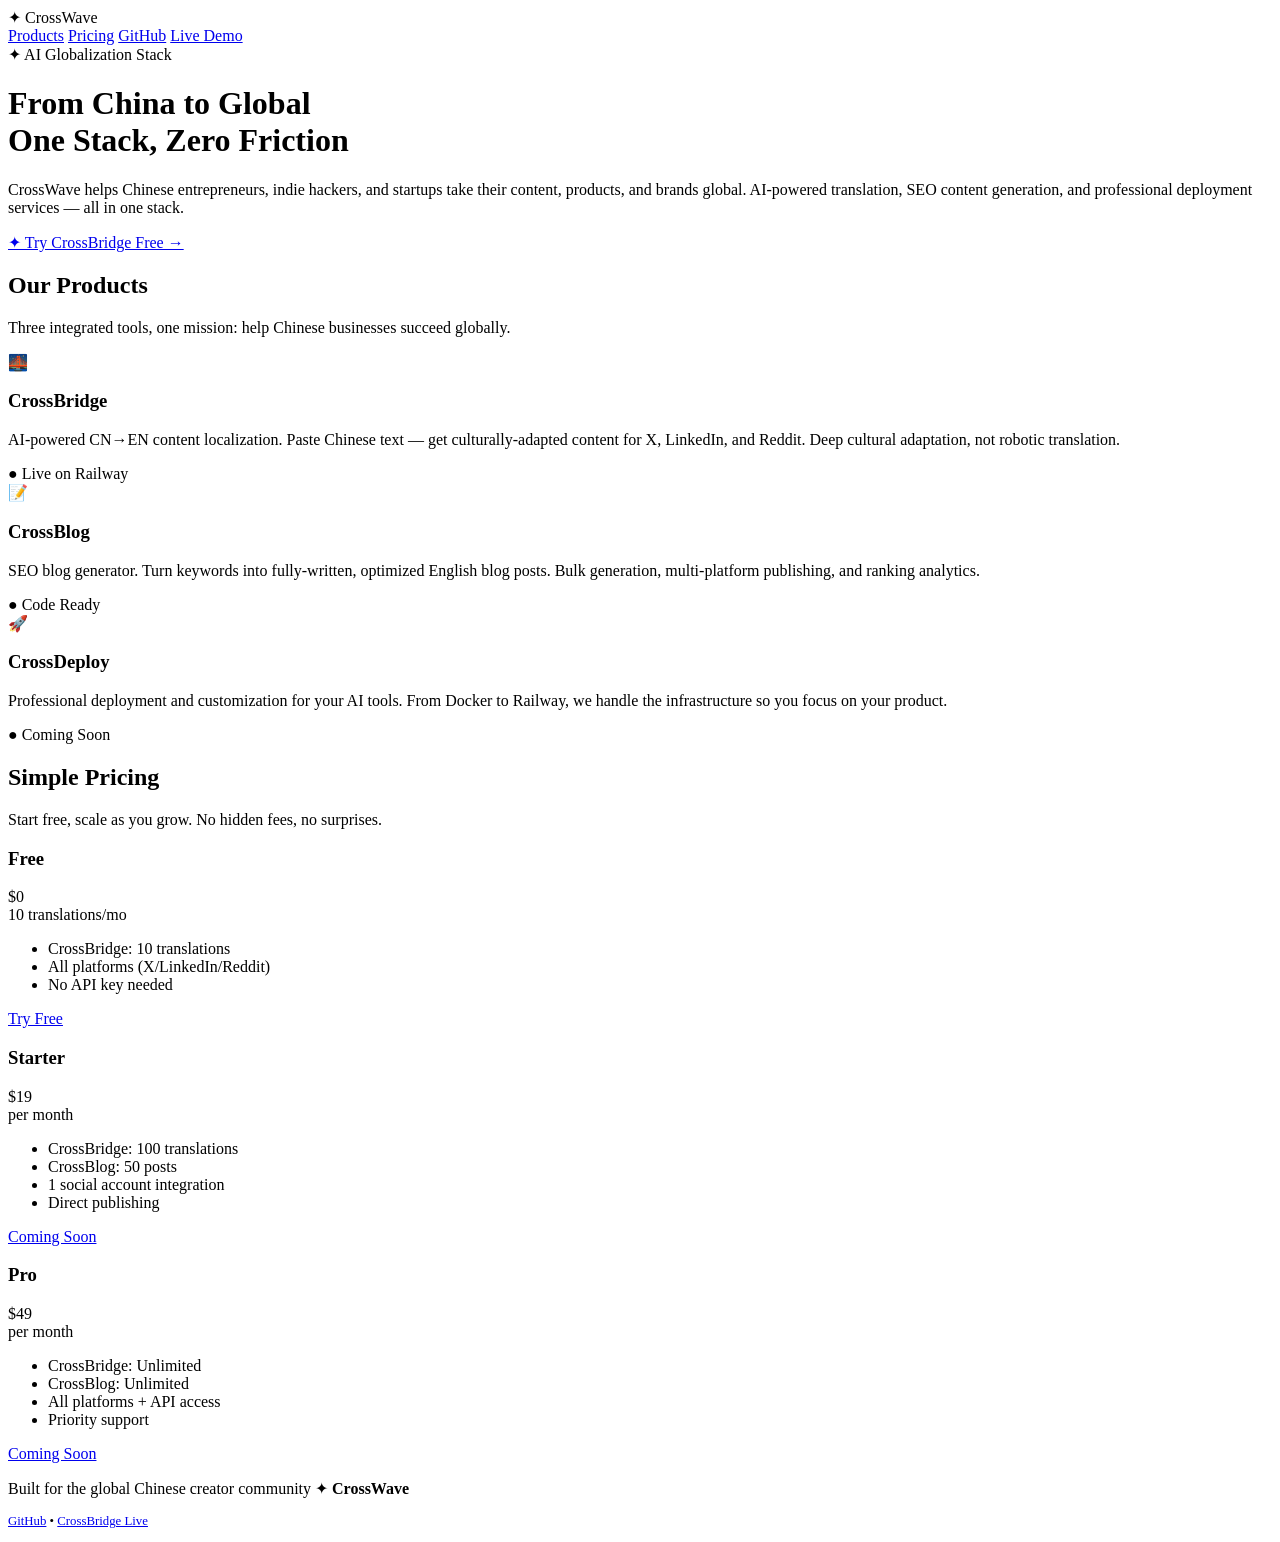
==== app/static/crosswave/index.html @ 3f160c1d "feat: add /crosswave landing page to Content Bridge" ====
<!DOCTYPE html>
<html lang="en">
<head>
  <meta charset="UTF-8">
  <meta name="viewport" content="width=device-width, initial-scale=1.0">
  <title>CrossWave — AI Globalization Stack</title>
  <meta name="description" content="CrossWave helps Chinese entrepreneurs go global with AI-powered content translation, SEO blog generation, and deployment services.">
  <link rel="stylesheet" href="/static/crosswave/style.css">
</head>
<body>
  <nav>
    <div class="logo"><span>✦</span> CrossWave</div>
    <div class="nav-links">
      <a href="#products">Products</a>
      <a href="#pricing">Pricing</a>
      <a href="https://github.com/guish7423" target="_blank">GitHub</a>
      <a href="https://ai-content-bridge-production.up.railway.app" target="_blank">Live Demo</a>
    </div>
  </nav>

  <div class="hero">
    <div class="hero-badge">✦ AI Globalization Stack</div>
    <h1>
      From <span class="gradient">China to Global</span><br>
      One Stack, Zero Friction
    </h1>
    <p>CrossWave helps Chinese entrepreneurs, indie hackers, and startups take their content, products, and brands global. AI-powered translation, SEO content generation, and professional deployment services — all in one stack.</p>
    <a href="https://ai-content-bridge-production.up.railway.app" class="hero-cta">✦ Try CrossBridge Free →</a>
  </div>

  <!-- ── Products ─────────────────────────────────────────────────────── -->
  <div class="section" id="products">
    <h2 class="section-title">Our Products</h2>
    <p class="section-subtitle">Three integrated tools, one mission: help Chinese businesses succeed globally.</p>
    <div class="products-grid">

      <div class="product-card">
        <div class="product-icon">🌉</div>
        <h3>CrossBridge</h3>
        <p>AI-powered CN→EN content localization. Paste Chinese text — get culturally-adapted content for X, LinkedIn, and Reddit. Deep cultural adaptation, not robotic translation.</p>
        <span class="product-badge badge-live">● Live on Railway</span>
      </div>

      <div class="product-card">
        <div class="product-icon">📝</div>
        <h3>CrossBlog</h3>
        <p>SEO blog generator. Turn keywords into fully-written, optimized English blog posts. Bulk generation, multi-platform publishing, and ranking analytics.</p>
        <span class="product-badge badge-ready">● Code Ready</span>
      </div>

      <div class="product-card">
        <div class="product-icon">🚀</div>
        <h3>CrossDeploy</h3>
        <p>Professional deployment and customization for your AI tools. From Docker to Railway, we handle the infrastructure so you focus on your product.</p>
        <span class="product-badge badge-soon">● Coming Soon</span>
      </div>

    </div>
  </div>

  <!-- ── Pricing ──────────────────────────────────────────────────────── -->
  <div class="section" id="pricing">
    <h2 class="section-title">Simple Pricing</h2>
    <p class="section-subtitle">Start free, scale as you grow. No hidden fees, no surprises.</p>
    <div class="pricing-grid">

      <div class="pricing-card">
        <h3>Free</h3>
        <div class="price">$0</div>
        <div class="period">10 translations/mo</div>
        <ul>
          <li>CrossBridge: 10 translations</li>
          <li>All platforms (X/LinkedIn/Reddit)</li>
          <li>No API key needed</li>
        </ul>
        <a href="https://ai-content-bridge-production.up.railway.app" class="pricing-cta outline">Try Free</a>
      </div>

      <div class="pricing-card featured">
        <h3>Starter</h3>
        <div class="price">$19</div>
        <div class="period">per month</div>
        <ul>
          <li>CrossBridge: 100 translations</li>
          <li>CrossBlog: 50 posts</li>
          <li>1 social account integration</li>
          <li>Direct publishing</li>
        </ul>
        <a href="https://ai-content-bridge-production.up.railway.app/pricing" class="pricing-cta">Coming Soon</a>
      </div>

      <div class="pricing-card">
        <h3>Pro</h3>
        <div class="price">$49</div>
        <div class="period">per month</div>
        <ul>
          <li>CrossBridge: Unlimited</li>
          <li>CrossBlog: Unlimited</li>
          <li>All platforms + API access</li>
          <li>Priority support</li>
        </ul>
        <a href="https://ai-content-bridge-production.up.railway.app/pricing" class="pricing-cta outline">Coming Soon</a>
      </div>

    </div>
  </div>

  <footer>
    <p>Built for the global Chinese creator community ✦ <strong>CrossWave</strong></p>
    <p style="margin-top:8px; font-size:0.8rem">
      <a href="https://github.com/guish7423">GitHub</a> •
      <a href="https://ai-content-bridge-production.up.railway.app">CrossBridge Live</a>
    </p>
  </footer>
</body>
</html>
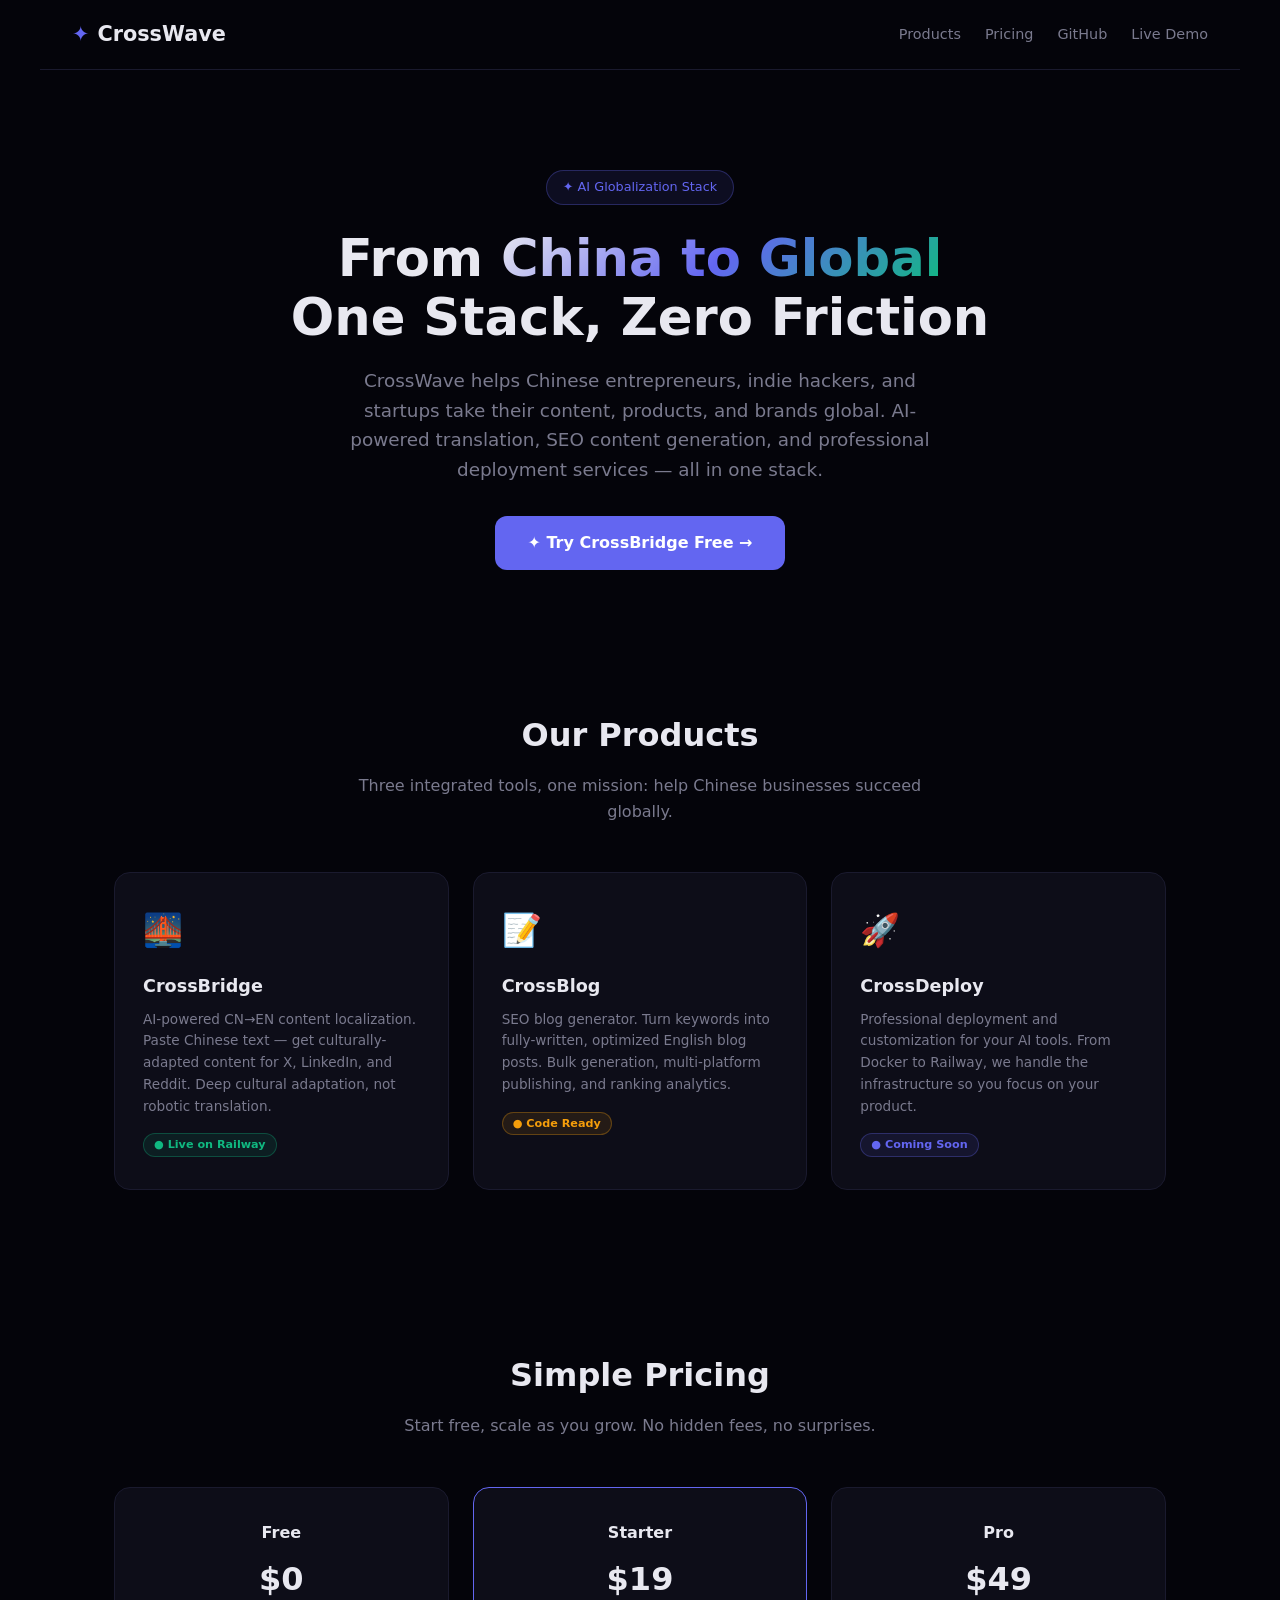
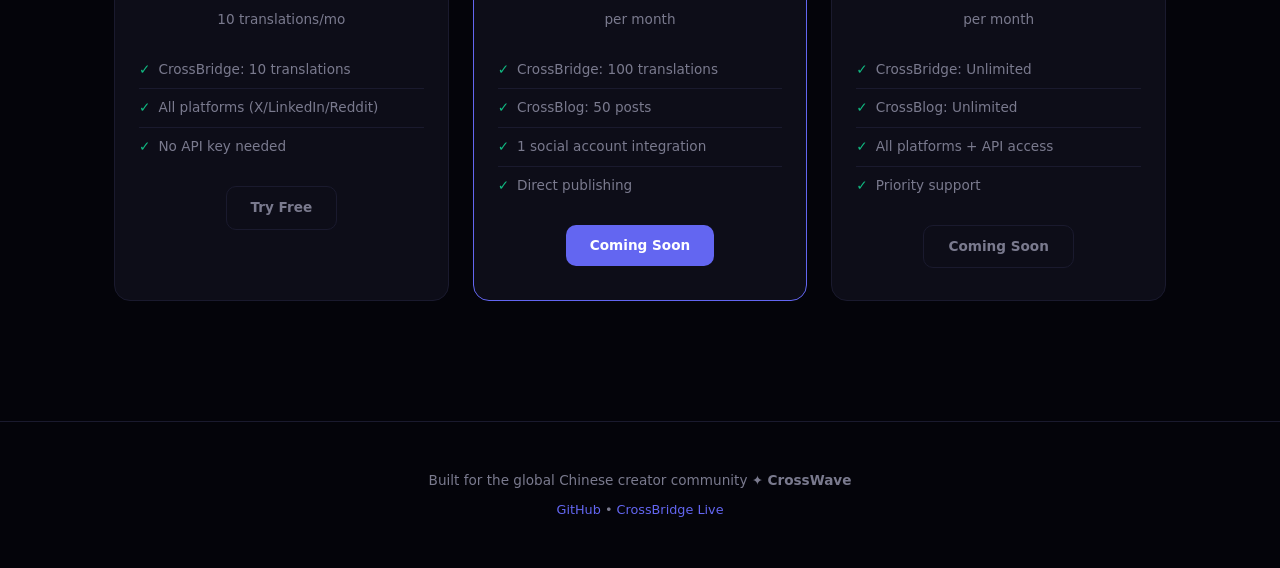
==== commit 0ab03b1d: "fix: embed CSS inline for crosswave page (no static files needed)" ====
--- a/app/static/crosswave/index.html
+++ b/app/static/crosswave/index.html
@@ -5,7 +5,10 @@
   <meta name="viewport" content="width=device-width, initial-scale=1.0">
   <title>CrossWave — AI Globalization Stack</title>
   <meta name="description" content="CrossWave helps Chinese entrepreneurs go global with AI-powered content translation, SEO blog generation, and deployment services.">
-  <link rel="stylesheet" href="/static/crosswave/style.css">
+  <style>
+/* ── CrossWave — AI Globalization Stack ──────────────────────────────── */
+:root{--bg:#04040a;--surface:#0d0d18;--border:#1a1a2e;--text:#e8e8f0;--text-dim:#7a7a8e;--accent:#6366f1;--accent-hover:#818cf8;--green:#10b981;--orange:#f59e0b;--font:-apple-system,BlinkMacSystemFont,'Segoe UI',system-ui,sans-serif}*{margin:0;padding:0;box-sizing:border-box}body{font-family:var(--font);background:var(--bg);color:var(--text);line-height:1.6;min-height:100vh}nav{display:flex;align-items:center;justify-content:space-between;padding:18px 32px;border-bottom:1px solid var(--border);max-width:1200px;margin:0 auto}.logo{font-weight:800;font-size:1.3rem;display:flex;align-items:center;gap:8px}.logo span{color:var(--accent)}.nav-links{display:flex;gap:24px;align-items:center}.nav-links a{color:var(--text-dim);text-decoration:none;font-size:.9rem;transition:color .2s}.nav-links a:hover{color:var(--text)}.hero{text-align:center;padding:100px 24px 60px;max-width:800px;margin:0 auto}.hero h1{font-size:3.2rem;font-weight:800;line-height:1.15;margin-bottom:20px}.hero .gradient{background:linear-gradient(135deg,#e8e8f0,#6366f1,#10b981);-webkit-background-clip:text;-webkit-text-fill-color:transparent;background-clip:text}.hero p{font-size:1.15rem;color:var(--text-dim);max-width:600px;margin:0 auto 32px}.hero-badge{display:inline-block;padding:6px 16px;background:rgba(99,102,241,.1);border:1px solid rgba(99,102,241,.3);border-radius:9999px;color:var(--accent);font-size:.8rem;margin-bottom:24px}.hero-cta{display:inline-flex;align-items:center;gap:8px;padding:14px 32px;background:var(--accent);color:#fff;border-radius:12px;font-size:1rem;font-weight:600;text-decoration:none;transition:all .2s}.hero-cta:hover{background:var(--accent-hover);transform:translateY(-1px)}.section{padding:80px 24px;max-width:1100px;margin:0 auto}.section-title{text-align:center;font-size:2rem;font-weight:700;margin-bottom:12px}.section-subtitle{text-align:center;color:var(--text-dim);font-size:1rem;margin-bottom:48px;max-width:600px;margin-left:auto;margin-right:auto}.products-grid{display:grid;grid-template-columns:repeat(3,1fr);gap:24px}.product-card{background:var(--surface);border:1px solid var(--border);border-radius:16px;padding:32px 28px;transition:border-color .2s,transform .2s}.product-card:hover{border-color:var(--accent);transform:translateY(-2px)}.product-icon{font-size:2rem;margin-bottom:16px}.product-card h3{font-size:1.1rem;font-weight:600;margin-bottom:8px}.product-card p{font-size:.85rem;color:var(--text-dim);line-height:1.6}.product-badge{display:inline-block;padding:2px 10px;border-radius:9999px;font-size:.7rem;font-weight:600;margin-top:16px}.badge-live{background:rgba(16,185,129,.1);color:var(--green);border:1px solid rgba(16,185,129,.3)}.badge-ready{background:rgba(245,158,11,.1);color:var(--orange);border:1px solid rgba(245,158,11,.3)}.badge-soon{background:rgba(99,102,241,.1);color:var(--accent);border:1px solid rgba(99,102,241,.3)}.pricing-grid{display:grid;grid-template-columns:repeat(3,1fr);gap:24px}.pricing-card{background:var(--surface);border:1px solid var(--border);border-radius:16px;padding:32px 24px;text-align:center;transition:border-color .2s}.pricing-card:hover{border-color:var(--accent)}.pricing-card.featured{border-color:var(--accent)}.pricing-card h3{font-size:1rem;font-weight:600;margin-bottom:8px}.pricing-card .price{font-size:2rem;font-weight:800;margin-bottom:4px}.pricing-card .period{font-size:.85rem;color:var(--text-dim);margin-bottom:20px}.pricing-card ul{list-style:none;text-align:left}.pricing-card ul li{padding:8px 0;font-size:.85rem;color:var(--text-dim);display:flex;align-items:center;gap:8px;border-bottom:1px solid var(--border)}.pricing-card ul li:last-child{border-bottom:none}.pricing-card ul li::before{content:'\2713';color:var(--green);font-weight:700}.pricing-cta{display:inline-block;margin-top:20px;padding:10px 24px;border-radius:10px;background:var(--accent);color:#fff;text-decoration:none;font-size:.85rem;font-weight:600;transition:background .2s}.pricing-cta:hover{background:var(--accent-hover)}.pricing-cta.outline{background:transparent;border:1px solid var(--border);color:var(--text-dim)}.pricing-cta.outline:hover{border-color:var(--accent);color:var(--text)}footer{text-align:center;padding:48px 24px;color:var(--text-dim);font-size:.85rem;border-top:1px solid var(--border);margin-top:40px}footer a{color:var(--accent);text-decoration:none}@media(max-width:768px){.hero h1{font-size:2rem}.products-grid,.pricing-grid{grid-template-columns:1fr}.section{padding:48px 16px}}
+  </style>
 </head>
 <body>
   <nav>
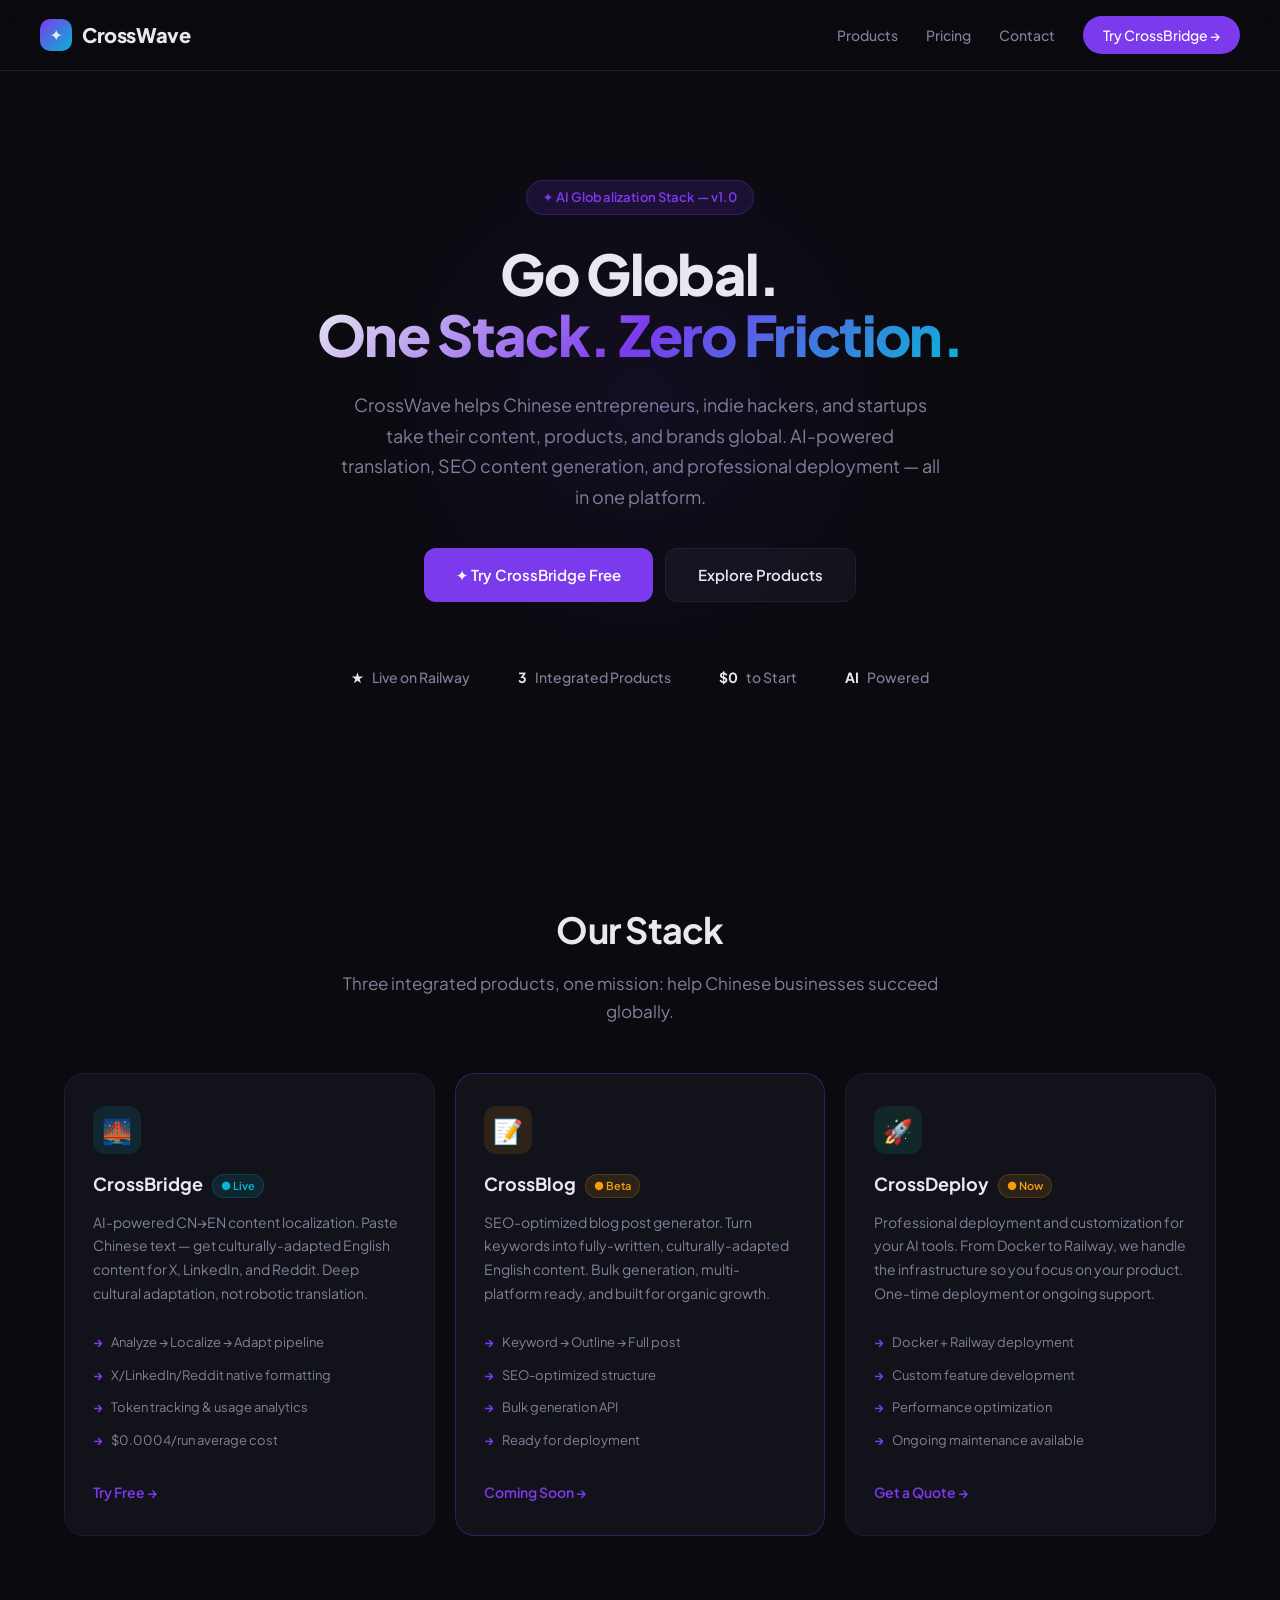
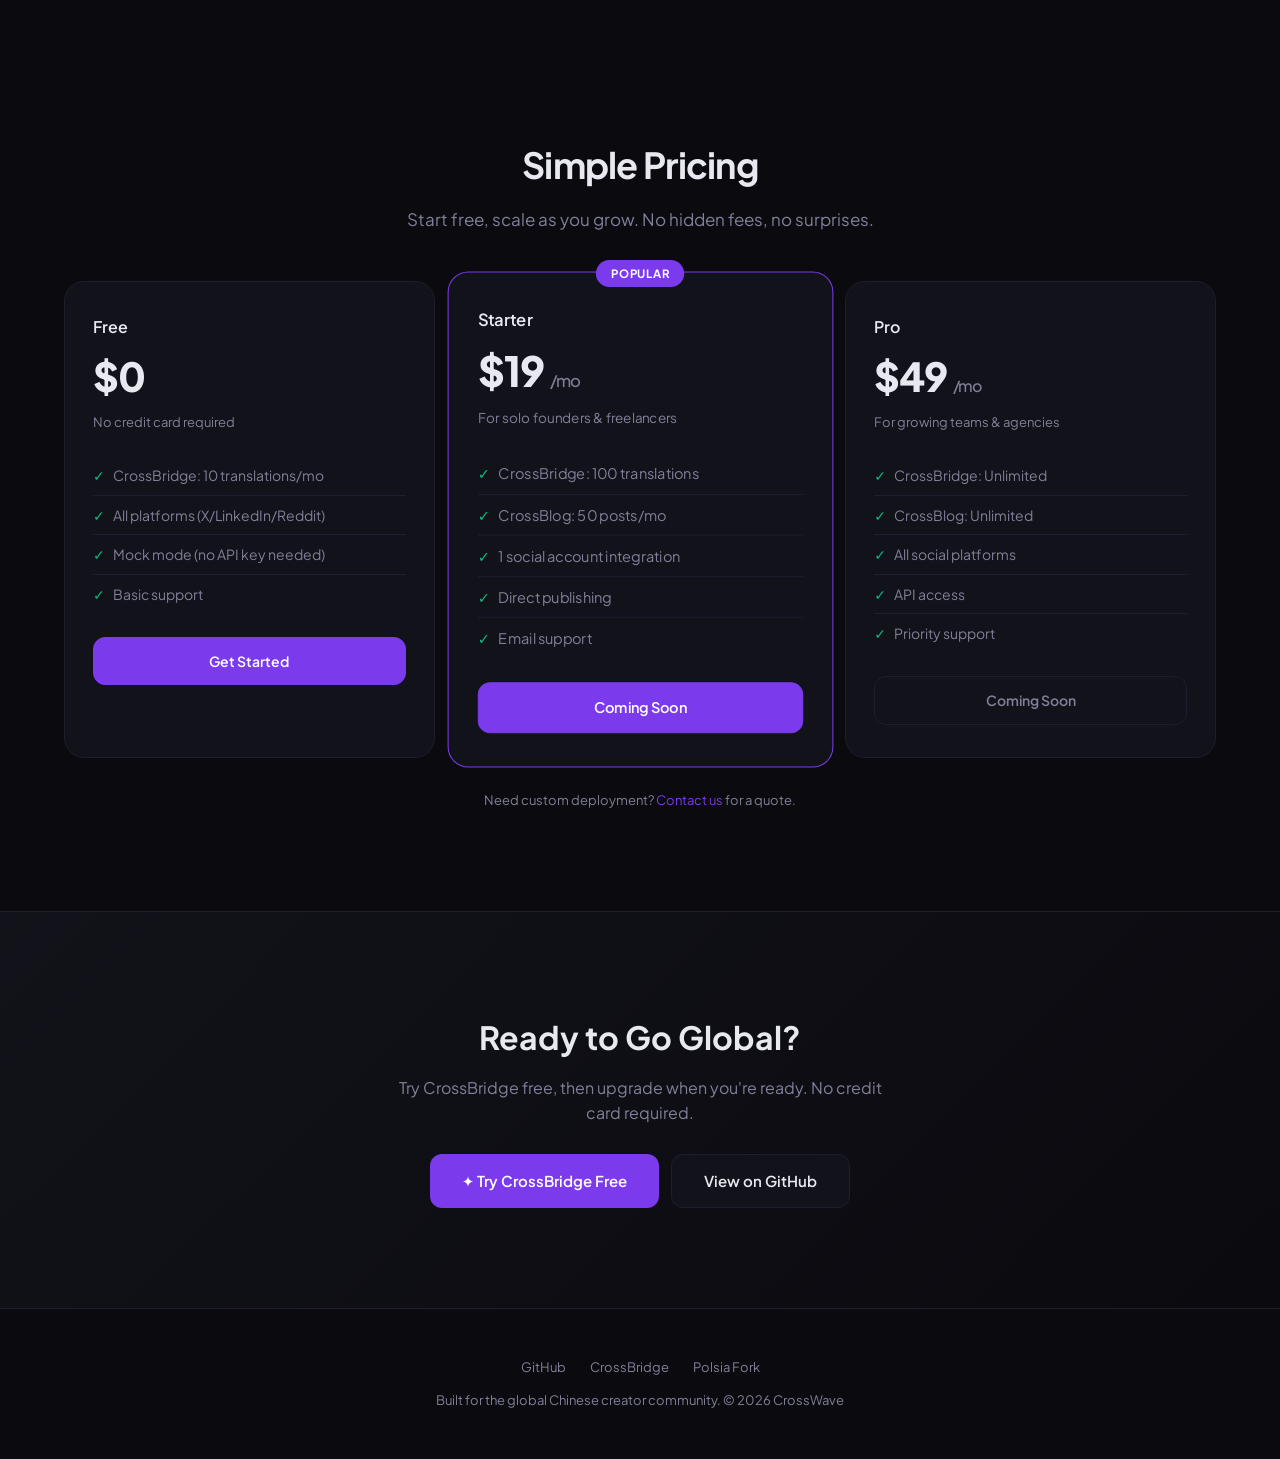
==== commit 33c7bf1a: "feat: update CrossWave landing page (integrated products)" ====
--- a/app/static/crosswave/index.html
+++ b/app/static/crosswave/index.html
@@ -3,117 +3,397 @@
 <head>
   <meta charset="UTF-8">
   <meta name="viewport" content="width=device-width, initial-scale=1.0">
-  <title>CrossWave — AI Globalization Stack</title>
-  <meta name="description" content="CrossWave helps Chinese entrepreneurs go global with AI-powered content translation, SEO blog generation, and deployment services.">
+  <title>CrossWave — Go Global, One Stack</title>
+  <meta name="description" content="CrossWave helps Chinese entrepreneurs, indie hackers, and startups go global with AI-powered content translation, SEO blog generation, and professional deployment services.">
+  <link rel="preconnect" href="https://fonts.googleapis.com">
+  <link href="https://fonts.googleapis.com/css2?family=Plus+Jakarta+Sans:wght@400;500;600;700;800&display=swap" rel="stylesheet">
   <style>
-/* ── CrossWave — AI Globalization Stack ──────────────────────────────── */
-:root{--bg:#04040a;--surface:#0d0d18;--border:#1a1a2e;--text:#e8e8f0;--text-dim:#7a7a8e;--accent:#6366f1;--accent-hover:#818cf8;--green:#10b981;--orange:#f59e0b;--font:-apple-system,BlinkMacSystemFont,'Segoe UI',system-ui,sans-serif}*{margin:0;padding:0;box-sizing:border-box}body{font-family:var(--font);background:var(--bg);color:var(--text);line-height:1.6;min-height:100vh}nav{display:flex;align-items:center;justify-content:space-between;padding:18px 32px;border-bottom:1px solid var(--border);max-width:1200px;margin:0 auto}.logo{font-weight:800;font-size:1.3rem;display:flex;align-items:center;gap:8px}.logo span{color:var(--accent)}.nav-links{display:flex;gap:24px;align-items:center}.nav-links a{color:var(--text-dim);text-decoration:none;font-size:.9rem;transition:color .2s}.nav-links a:hover{color:var(--text)}.hero{text-align:center;padding:100px 24px 60px;max-width:800px;margin:0 auto}.hero h1{font-size:3.2rem;font-weight:800;line-height:1.15;margin-bottom:20px}.hero .gradient{background:linear-gradient(135deg,#e8e8f0,#6366f1,#10b981);-webkit-background-clip:text;-webkit-text-fill-color:transparent;background-clip:text}.hero p{font-size:1.15rem;color:var(--text-dim);max-width:600px;margin:0 auto 32px}.hero-badge{display:inline-block;padding:6px 16px;background:rgba(99,102,241,.1);border:1px solid rgba(99,102,241,.3);border-radius:9999px;color:var(--accent);font-size:.8rem;margin-bottom:24px}.hero-cta{display:inline-flex;align-items:center;gap:8px;padding:14px 32px;background:var(--accent);color:#fff;border-radius:12px;font-size:1rem;font-weight:600;text-decoration:none;transition:all .2s}.hero-cta:hover{background:var(--accent-hover);transform:translateY(-1px)}.section{padding:80px 24px;max-width:1100px;margin:0 auto}.section-title{text-align:center;font-size:2rem;font-weight:700;margin-bottom:12px}.section-subtitle{text-align:center;color:var(--text-dim);font-size:1rem;margin-bottom:48px;max-width:600px;margin-left:auto;margin-right:auto}.products-grid{display:grid;grid-template-columns:repeat(3,1fr);gap:24px}.product-card{background:var(--surface);border:1px solid var(--border);border-radius:16px;padding:32px 28px;transition:border-color .2s,transform .2s}.product-card:hover{border-color:var(--accent);transform:translateY(-2px)}.product-icon{font-size:2rem;margin-bottom:16px}.product-card h3{font-size:1.1rem;font-weight:600;margin-bottom:8px}.product-card p{font-size:.85rem;color:var(--text-dim);line-height:1.6}.product-badge{display:inline-block;padding:2px 10px;border-radius:9999px;font-size:.7rem;font-weight:600;margin-top:16px}.badge-live{background:rgba(16,185,129,.1);color:var(--green);border:1px solid rgba(16,185,129,.3)}.badge-ready{background:rgba(245,158,11,.1);color:var(--orange);border:1px solid rgba(245,158,11,.3)}.badge-soon{background:rgba(99,102,241,.1);color:var(--accent);border:1px solid rgba(99,102,241,.3)}.pricing-grid{display:grid;grid-template-columns:repeat(3,1fr);gap:24px}.pricing-card{background:var(--surface);border:1px solid var(--border);border-radius:16px;padding:32px 24px;text-align:center;transition:border-color .2s}.pricing-card:hover{border-color:var(--accent)}.pricing-card.featured{border-color:var(--accent)}.pricing-card h3{font-size:1rem;font-weight:600;margin-bottom:8px}.pricing-card .price{font-size:2rem;font-weight:800;margin-bottom:4px}.pricing-card .period{font-size:.85rem;color:var(--text-dim);margin-bottom:20px}.pricing-card ul{list-style:none;text-align:left}.pricing-card ul li{padding:8px 0;font-size:.85rem;color:var(--text-dim);display:flex;align-items:center;gap:8px;border-bottom:1px solid var(--border)}.pricing-card ul li:last-child{border-bottom:none}.pricing-card ul li::before{content:'\2713';color:var(--green);font-weight:700}.pricing-cta{display:inline-block;margin-top:20px;padding:10px 24px;border-radius:10px;background:var(--accent);color:#fff;text-decoration:none;font-size:.85rem;font-weight:600;transition:background .2s}.pricing-cta:hover{background:var(--accent-hover)}.pricing-cta.outline{background:transparent;border:1px solid var(--border);color:var(--text-dim)}.pricing-cta.outline:hover{border-color:var(--accent);color:var(--text)}footer{text-align:center;padding:48px 24px;color:var(--text-dim);font-size:.85rem;border-top:1px solid var(--border);margin-top:40px}footer a{color:var(--accent);text-decoration:none}@media(max-width:768px){.hero h1{font-size:2rem}.products-grid,.pricing-grid{grid-template-columns:1fr}.section{padding:48px 16px}}
+    /* ── Tokens ── */
+    :root {
+      --bg: #0a0a0f;
+      --surface: #12121a;
+      --surface-hover: #1a1a26;
+      --border: #1e1e2e;
+      --text: #e8e8f0;
+      --text-dim: #80809a;
+      --accent: #7c3aed;
+      --accent-rgb: 124, 58, 237;
+      --accent-hover: #8b5cf6;
+      --accent-glow: rgba(124, 58, 237, 0.15);
+      --green: #10b981;
+      --cyan: #06b6d4;
+      --orange: #f59e0b;
+      --radius: 12px;
+      --radius-lg: 20px;
+      --radius-xl: 28px;
+      --font: 'Plus Jakarta Sans', system-ui, sans-serif;
+      --space-4: 16px; --space-8: 32px; --space-12: 48px; --space-16: 64px;
+      --ease-out: cubic-bezier(0.22, 1, 0.36, 1);
+      --shimmer: linear-gradient(90deg, var(--surface) 25%, var(--surface-hover) 50%, var(--surface) 75%);
+    }
+    * { margin: 0; padding: 0; box-sizing: border-box; }
+    html { scroll-behavior: smooth; }
+    body {
+      font-family: var(--font);
+      background: var(--bg);
+      color: var(--text);
+      line-height: 1.6;
+      -webkit-font-smoothing: antialiased;
+    }
+    a { color: inherit; text-decoration: none; }
+    img { max-width: 100%; }
+
+    /* ── Nav ── */
+    nav {
+      position: fixed; top: 0; left: 0; right: 0; z-index: 100;
+      display: flex; align-items: center; justify-content: space-between;
+      padding: 16px 32px;
+      background: rgba(10,10,15,0.8);
+      backdrop-filter: blur(16px);
+      -webkit-backdrop-filter: blur(16px);
+      border-bottom: 1px solid var(--border);
+    }
+    .nav-inner { max-width: 1200px; width: 100%; margin: 0 auto; display: flex; align-items: center; justify-content: space-between; }
+    .logo { font-weight: 800; font-size: 1.25rem; display: flex; align-items: center; gap: 10px; letter-spacing: -0.02em; }
+    .logo-mark {
+      width: 32px; height: 32px; border-radius: 10px;
+      background: linear-gradient(135deg, var(--accent), var(--cyan));
+      display: flex; align-items: center; justify-content: center; font-size: 1rem;
+    }
+    .nav-links { display: flex; gap: 28px; align-items: center; }
+    .nav-links a { color: var(--text-dim); font-size: 0.875rem; font-weight: 500; transition: color .2s; }
+    .nav-links a:hover { color: var(--text); }
+    .nav-cta {
+      padding: 8px 20px; border-radius: 9999px; background: var(--accent); color: white !important;
+      font-weight: 600; font-size: 0.8125rem; transition: background .2s, transform .2s var(--ease-out);
+    }
+    .nav-cta:hover { background: var(--accent-hover); transform: translateY(-1px); }
+
+    /* ── Hero ── */
+    .hero {
+      text-align: center; padding: 180px 24px 80px;
+      max-width: 800px; margin: 0 auto;
+      position: relative;
+    }
+    .hero::before {
+      content: ''; position: absolute; top: 50%; left: 50%; transform: translate(-50%, -50%);
+      width: 600px; height: 600px;
+      background: radial-gradient(circle, rgba(124,58,237,0.08) 0%, transparent 70%);
+      pointer-events: none;
+    }
+    .hero-badge {
+      display: inline-flex; align-items: center; gap: 6px;
+      padding: 6px 16px; border-radius: 9999px;
+      background: var(--accent-glow); border: 1px solid rgba(124,58,237,0.25);
+      font-size: 0.8125rem; font-weight: 600; color: var(--accent);
+      margin-bottom: 28px; letter-spacing: 0.01em;
+    }
+    .hero h1 {
+      font-size: 3.5rem; font-weight: 800; line-height: 1.1;
+      letter-spacing: -0.03em; margin-bottom: 24px; position: relative;
+    }
+    .hero .gradient {
+      background: linear-gradient(135deg, #e8e8f0, var(--accent), var(--cyan));
+      -webkit-background-clip: text; -webkit-text-fill-color: transparent;
+      background-clip: text;
+    }
+    .hero p {
+      font-size: 1.125rem; color: var(--text-dim);
+      max-width: 600px; margin: 0 auto 36px; line-height: 1.7;
+    }
+    .hero-actions { display: flex; gap: 12px; justify-content: center; flex-wrap: wrap; }
+    .btn-primary {
+      display: inline-flex; align-items: center; gap: 8px;
+      padding: 14px 32px; border-radius: var(--radius);
+      background: var(--accent); color: white; font-weight: 600; font-size: 0.9375rem;
+      transition: background .2s, transform .2s var(--ease-out);
+    }
+    .btn-primary:hover { background: var(--accent-hover); transform: translateY(-2px); }
+    .btn-secondary {
+      display: inline-flex; align-items: center; gap: 8px;
+      padding: 14px 32px; border-radius: var(--radius);
+      background: var(--surface); color: var(--text); font-weight: 600; font-size: 0.9375rem;
+      border: 1px solid var(--border);
+      transition: border-color .2s, transform .2s var(--ease-out);
+    }
+    .btn-secondary:hover { border-color: var(--accent); transform: translateY(-2px); }
+
+    /* ── Trust Bar ── */
+    .trust-bar {
+      display: flex; justify-content: center; gap: 48px; flex-wrap: wrap;
+      padding: 32px 24px; margin-top: 32px;
+    }
+    .trust-item { display: flex; align-items: center; gap: 8px; color: var(--text-dim); font-size: 0.875rem; font-weight: 500; }
+    .trust-item .num { color: var(--text); font-weight: 700; }
+
+    /* ── Section ── */
+    .section { padding: 100px 24px; max-width: 1200px; margin: 0 auto; }
+    .section-header { text-align: center; margin-bottom: var(--space-12); }
+    .section-title {
+      font-size: 2.25rem; font-weight: 700; letter-spacing: -0.02em;
+      margin-bottom: 12px;
+    }
+    .section-subtitle {
+      color: var(--text-dim); font-size: 1.0625rem; max-width: 600px; margin: 0 auto;
+    }
+
+    /* ── Products Grid ── */
+    .products-grid {
+      display: grid; grid-template-columns: repeat(3, 1fr); gap: 20px;
+    }
+    .product-card {
+      background: var(--surface); border: 1px solid var(--border);
+      border-radius: var(--radius-lg); padding: var(--space-8) 28px;
+      transition: border-color .3s, transform .3s var(--ease-out);
+      display: flex; flex-direction: column;
+    }
+    .product-card:hover { border-color: var(--accent); transform: translateY(-4px); }
+    .product-card.featured { border-color: rgba(124,58,237,0.3); }
+    .product-icon { width: 48px; height: 48px; border-radius: var(--radius); display: flex; align-items: center; justify-content: center; font-size: 1.5rem; margin-bottom: 16px; }
+    .icon-bridge { background: rgba(6,182,212,0.12); }
+    .icon-blog { background: rgba(245,158,11,0.12); }
+    .icon-deploy { background: rgba(16,185,129,0.12); }
+    .product-card h3 { font-size: 1.125rem; font-weight: 700; margin-bottom: 4px; }
+    .product-card h3 .tag {
+      display: inline-block; font-size: 0.6875rem; font-weight: 600;
+      padding: 2px 8px; border-radius: 9999px; margin-left: 6px; vertical-align: middle;
+    }
+    .tag-live { background: rgba(6,182,212,0.12); color: var(--cyan); border: 1px solid rgba(6,182,212,0.2); }
+    .tag-ready { background: rgba(245,158,11,0.12); color: var(--orange); border: 1px solid rgba(245,158,11,0.2); }
+    .product-card .desc { color: var(--text-dim); font-size: 0.875rem; line-height: 1.7; margin-top: 8px; flex: 1; }
+    .product-card .features { list-style: none; margin-top: 20px; }
+    .product-card .features li {
+      padding: 6px 0; font-size: 0.8125rem; color: var(--text-dim);
+      display: flex; align-items: center; gap: 8px;
+    }
+    .product-card .features li::before { content: '→'; color: var(--accent); font-weight: 700; }
+    .product-card .product-cta {
+      display: inline-flex; align-items: center; gap: 6px; margin-top: 24px;
+      font-size: 0.875rem; font-weight: 600; color: var(--accent);
+      transition: gap .2s;
+    }
+    .product-card .product-cta:hover { gap: 10px; }
+
+    /* ── Pricing ── */
+    .pricing-grid { display: grid; grid-template-columns: repeat(3, 1fr); gap: 20px; }
+    .pricing-card {
+      background: var(--surface); border: 1px solid var(--border);
+      border-radius: var(--radius-lg); padding: var(--space-8) 28px;
+      position: relative; transition: border-color .3s, transform .3s var(--ease-out);
+    }
+    .pricing-card:hover { transform: translateY(-2px); }
+    .pricing-card.featured {
+      border-color: var(--accent); transform: scale(1.04);
+    }
+    .pricing-card.featured:hover { transform: scale(1.04) translateY(-2px); }
+    .popular-badge {
+      position: absolute; top: -12px; left: 50%; transform: translateX(-50%);
+      padding: 4px 14px; border-radius: 9999px;
+      background: var(--accent); color: white; font-size: 0.6875rem; font-weight: 700;
+      letter-spacing: 0.05em;
+    }
+    .pricing-card h3 { font-size: 1rem; font-weight: 600; margin-bottom: 4px; }
+    .pricing-card .price { font-size: 2.5rem; font-weight: 800; letter-spacing: -0.03em; margin-bottom: 4px; }
+    .pricing-card .price span { font-size: 1rem; font-weight: 500; color: var(--text-dim); }
+    .pricing-card .period { font-size: 0.8125rem; color: var(--text-dim); margin-bottom: 24px; }
+    .pricing-card ul { list-style: none; }
+    .pricing-card ul li {
+      padding: 8px 0; font-size: 0.875rem; color: var(--text-dim);
+      display: flex; align-items: center; gap: 8px; border-bottom: 1px solid var(--border);
+    }
+    .pricing-card ul li:last-child { border-bottom: none; }
+    .pricing-card ul li::before { content: '✓'; color: var(--green); font-weight: 700; }
+    .pricing-cta {
+      display: block; text-align: center; margin-top: 24px;
+      padding: 12px; border-radius: var(--radius);
+      font-size: 0.875rem; font-weight: 600;
+      border: 1px solid var(--border); color: var(--text-dim);
+      transition: border-color .2s, color .2s;
+    }
+    .pricing-cta:hover { border-color: var(--accent); color: var(--text); }
+    .pricing-cta.primary { background: var(--accent); color: white; border-color: var(--accent); }
+    .pricing-cta.primary:hover { background: var(--accent-hover); }
+    .pricing-footnote { text-align: center; color: var(--text-dim); font-size: 0.8125rem; margin-top: 32px; }
+
+    /* ── CTA Section ── */
+    .cta-section {
+      text-align: center; padding: 100px 24px;
+      background: linear-gradient(135deg, var(--surface), transparent);
+      border-top: 1px solid var(--border); border-bottom: 1px solid var(--border);
+    }
+    .cta-section h2 { font-size: 2rem; font-weight: 700; margin-bottom: 12px; }
+    .cta-section p { color: var(--text-dim); margin-bottom: 28px; max-width: 500px; margin-left: auto; margin-right: auto; }
+
+    /* ── Footer ── */
+    footer {
+      text-align: center; padding: 48px 24px;
+      color: var(--text-dim); font-size: 0.8125rem;
+    }
+    footer .links { display: flex; justify-content: center; gap: 24px; margin-bottom: 12px; }
+    footer .links a { color: var(--text-dim); transition: color .2s; }
+    footer .links a:hover { color: var(--accent); }
+
+    /* ── Responsive ── */
+    @media (max-width: 768px) {
+      .hero h1 { font-size: 2rem; }
+      .products-grid, .pricing-grid { grid-template-columns: 1fr; }
+      .pricing-card.featured { transform: none; }
+      .pricing-card.featured:hover { transform: none; }
+      .section { padding: var(--space-12) 16px; }
+      .trust-bar { gap: 24px; }
+      .nav-links a:not(.nav-cta) { display: none; }
+    }
   </style>
 </head>
 <body>
   <nav>
-    <div class="logo"><span>✦</span> CrossWave</div>
-    <div class="nav-links">
-      <a href="#products">Products</a>
-      <a href="#pricing">Pricing</a>
-      <a href="https://github.com/guish7423" target="_blank">GitHub</a>
-      <a href="https://ai-content-bridge-production.up.railway.app" target="_blank">Live Demo</a>
+    <div class="nav-inner">
+      <div class="logo"><span class="logo-mark">✦</span> CrossWave</div>
+      <div class="nav-links">
+        <a href="#products">Products</a>
+        <a href="#pricing">Pricing</a>
+        <a href="#contact">Contact</a>
+        <a href="https://ai-content-bridge-production.up.railway.app" class="nav-cta">Try CrossBridge →</a>
+      </div>
     </div>
   </nav>
 
-  <div class="hero">
-    <div class="hero-badge">✦ AI Globalization Stack</div>
-    <h1>
-      From <span class="gradient">China to Global</span><br>
-      One Stack, Zero Friction
-    </h1>
-    <p>CrossWave helps Chinese entrepreneurs, indie hackers, and startups take their content, products, and brands global. AI-powered translation, SEO content generation, and professional deployment services — all in one stack.</p>
-    <a href="https://ai-content-bridge-production.up.railway.app" class="hero-cta">✦ Try CrossBridge Free →</a>
-  </div>
-
-  <!-- ── Products ─────────────────────────────────────────────────────── -->
-  <div class="section" id="products">
-    <h2 class="section-title">Our Products</h2>
-    <p class="section-subtitle">Three integrated tools, one mission: help Chinese businesses succeed globally.</p>
-    <div class="products-grid">
-
-      <div class="product-card">
-        <div class="product-icon">🌉</div>
-        <h3>CrossBridge</h3>
-        <p>AI-powered CN→EN content localization. Paste Chinese text — get culturally-adapted content for X, LinkedIn, and Reddit. Deep cultural adaptation, not robotic translation.</p>
-        <span class="product-badge badge-live">● Live on Railway</span>
-      </div>
-
-      <div class="product-card">
-        <div class="product-icon">📝</div>
-        <h3>CrossBlog</h3>
-        <p>SEO blog generator. Turn keywords into fully-written, optimized English blog posts. Bulk generation, multi-platform publishing, and ranking analytics.</p>
-        <span class="product-badge badge-ready">● Code Ready</span>
-      </div>
-
-      <div class="product-card">
-        <div class="product-icon">🚀</div>
-        <h3>CrossDeploy</h3>
-        <p>Professional deployment and customization for your AI tools. From Docker to Railway, we handle the infrastructure so you focus on your product.</p>
-        <span class="product-badge badge-soon">● Coming Soon</span>
-      </div>
-
+  <main>
+    <!-- ── Hero ── -->
+    <section class="hero">
+      <div class="hero-badge">✦ AI Globalization Stack — v1.0</div>
+      <h1>Go Global.<br><span class="gradient">One Stack. Zero Friction.</span></h1>
+      <p>CrossWave helps Chinese entrepreneurs, indie hackers, and startups take their content, products, and brands global. AI-powered translation, SEO content generation, and professional deployment — all in one platform.</p>
+      <div class="hero-actions">
+        <a href="https://ai-content-bridge-production.up.railway.app" class="btn-primary">✦ Try CrossBridge Free</a>
+        <a href="#products" class="btn-secondary">Explore Products</a>
+      </div>
+      <div class="trust-bar">
+        <div class="trust-item"><span class="num">★</span> Live on Railway</div>
+        <div class="trust-item"><span class="num">3</span> Integrated Products</div>
+        <div class="trust-item"><span class="num">$0</span> to Start</div>
+        <div class="trust-item"><span class="num">AI</span> Powered</div>
+      </div>
+    </section>
+
+    <!-- ── Products ── -->
+    <section class="section" id="products">
+      <div class="section-header">
+        <h2 class="section-title">Our Stack</h2>
+        <p class="section-subtitle">Three integrated products, one mission: help Chinese businesses succeed globally.</p>
+      </div>
+      <div class="products-grid">
+        <div class="product-card">
+          <div class="product-icon icon-bridge">🌉</div>
+          <h3>CrossBridge <span class="tag tag-live">● Live</span></h3>
+          <p class="desc">AI-powered CN→EN content localization. Paste Chinese text — get culturally-adapted English content for X, LinkedIn, and Reddit. Deep cultural adaptation, not robotic translation.</p>
+          <ul class="features">
+            <li>Analyze → Localize → Adapt pipeline</li>
+            <li>X/LinkedIn/Reddit native formatting</li>
+            <li>Token tracking &amp; usage analytics</li>
+            <li>$0.0004/run average cost</li>
+          </ul>
+          <a href="https://ai-content-bridge-production.up.railway.app" class="product-cta">Try Free →</a>
+        </div>
+
+        <div class="product-card featured">
+          <div class="product-icon icon-blog">📝</div>
+          <h3>CrossBlog <span class="tag tag-ready">● Beta</span></h3>
+          <p class="desc">SEO-optimized blog post generator. Turn keywords into fully-written, culturally-adapted English content. Bulk generation, multi-platform ready, and built for organic growth.</p>
+          <ul class="features">
+            <li>Keyword → Outline → Full post</li>
+            <li>SEO-optimized structure</li>
+            <li>Bulk generation API</li>
+            <li>Ready for deployment</li>
+          </ul>
+          <a href="#pricing" class="product-cta">Coming Soon →</a>
+        </div>
+
+        <div class="product-card">
+          <div class="product-icon icon-deploy">🚀</div>
+          <h3>CrossDeploy <span class="tag tag-ready">● Now</span></h3>
+          <p class="desc">Professional deployment and customization for your AI tools. From Docker to Railway, we handle the infrastructure so you focus on your product. One-time deployment or ongoing support.</p>
+          <ul class="features">
+            <li>Docker + Railway deployment</li>
+            <li>Custom feature development</li>
+            <li>Performance optimization</li>
+            <li>Ongoing maintenance available</li>
+          </ul>
+          <a href="#contact" class="product-cta">Get a Quote →</a>
+        </div>
+      </div>
+    </section>
+
+    <!-- ── Pricing ── -->
+    <section class="section" id="pricing">
+      <div class="section-header">
+        <h2 class="section-title">Simple Pricing</h2>
+        <p class="section-subtitle">Start free, scale as you grow. No hidden fees, no surprises.</p>
+      </div>
+      <div class="pricing-grid">
+        <div class="pricing-card">
+          <h3>Free</h3>
+          <div class="price">$0</div>
+          <div class="period">No credit card required</div>
+          <ul>
+            <li>CrossBridge: 10 translations/mo</li>
+            <li>All platforms (X/LinkedIn/Reddit)</li>
+            <li>Mock mode (no API key needed)</li>
+            <li>Basic support</li>
+          </ul>
+          <a href="https://ai-content-bridge-production.up.railway.app" class="pricing-cta primary">Get Started</a>
+        </div>
+
+        <div class="pricing-card featured">
+          <div class="popular-badge">POPULAR</div>
+          <h3>Starter</h3>
+          <div class="price">$19 <span>/mo</span></div>
+          <div class="period">For solo founders &amp; freelancers</div>
+          <ul>
+            <li>CrossBridge: 100 translations</li>
+            <li>CrossBlog: 50 posts/mo</li>
+            <li>1 social account integration</li>
+            <li>Direct publishing</li>
+            <li>Email support</li>
+          </ul>
+          <a href="https://ai-content-bridge-production.up.railway.app/pricing" class="pricing-cta primary">Coming Soon</a>
+        </div>
+
+        <div class="pricing-card">
+          <h3>Pro</h3>
+          <div class="price">$49 <span>/mo</span></div>
+          <div class="period">For growing teams &amp; agencies</div>
+          <ul>
+            <li>CrossBridge: Unlimited</li>
+            <li>CrossBlog: Unlimited</li>
+            <li>All social platforms</li>
+            <li>API access</li>
+            <li>Priority support</li>
+          </ul>
+          <a href="https://ai-content-bridge-production.up.railway.app/pricing" class="pricing-cta">Coming Soon</a>
+        </div>
+      </div>
+      <p class="pricing-footnote">Need custom deployment? <a href="#contact" style="color:var(--accent)">Contact us</a> for a quote.</p>
+    </section>
+
+    <!-- ── CTA ── -->
+    <section class="cta-section" id="contact">
+      <h2>Ready to Go Global?</h2>
+      <p>Try CrossBridge free, then upgrade when you're ready. No credit card required.</p>
+      <div style="display:flex;gap:12px;justify-content:center;flex-wrap:wrap">
+        <a href="https://ai-content-bridge-production.up.railway.app" class="btn-primary">✦ Try CrossBridge Free</a>
+        <a href="https://github.com/guish7423" class="btn-secondary" target="_blank">View on GitHub</a>
+      </div>
+    </section>
+  </main>
+
+  <footer>
+    <div class="links">
+      <a href="https://github.com/guish7423">GitHub</a>
+      <a href="https://ai-content-bridge-production.up.railway.app">CrossBridge</a>
+      <a href="https://github.com/guish7423/polsia-fork">Polsia Fork</a>
     </div>
-  </div>
-
-  <!-- ── Pricing ──────────────────────────────────────────────────────── -->
-  <div class="section" id="pricing">
-    <h2 class="section-title">Simple Pricing</h2>
-    <p class="section-subtitle">Start free, scale as you grow. No hidden fees, no surprises.</p>
-    <div class="pricing-grid">
-
-      <div class="pricing-card">
-        <h3>Free</h3>
-        <div class="price">$0</div>
-        <div class="period">10 translations/mo</div>
-        <ul>
-          <li>CrossBridge: 10 translations</li>
-          <li>All platforms (X/LinkedIn/Reddit)</li>
-          <li>No API key needed</li>
-        </ul>
-        <a href="https://ai-content-bridge-production.up.railway.app" class="pricing-cta outline">Try Free</a>
-      </div>
-
-      <div class="pricing-card featured">
-        <h3>Starter</h3>
-        <div class="price">$19</div>
-        <div class="period">per month</div>
-        <ul>
-          <li>CrossBridge: 100 translations</li>
-          <li>CrossBlog: 50 posts</li>
-          <li>1 social account integration</li>
-          <li>Direct publishing</li>
-        </ul>
-        <a href="https://ai-content-bridge-production.up.railway.app/pricing" class="pricing-cta">Coming Soon</a>
-      </div>
-
-      <div class="pricing-card">
-        <h3>Pro</h3>
-        <div class="price">$49</div>
-        <div class="period">per month</div>
-        <ul>
-          <li>CrossBridge: Unlimited</li>
-          <li>CrossBlog: Unlimited</li>
-          <li>All platforms + API access</li>
-          <li>Priority support</li>
-        </ul>
-        <a href="https://ai-content-bridge-production.up.railway.app/pricing" class="pricing-cta outline">Coming Soon</a>
-      </div>
-
-    </div>
-  </div>
-
-  <footer>
-    <p>Built for the global Chinese creator community ✦ <strong>CrossWave</strong></p>
-    <p style="margin-top:8px; font-size:0.8rem">
-      <a href="https://github.com/guish7423">GitHub</a> •
-      <a href="https://ai-content-bridge-production.up.railway.app">CrossBridge Live</a>
-    </p>
+    <p>Built for the global Chinese creator community. © 2026 CrossWave</p>
   </footer>
 </body>
 </html>
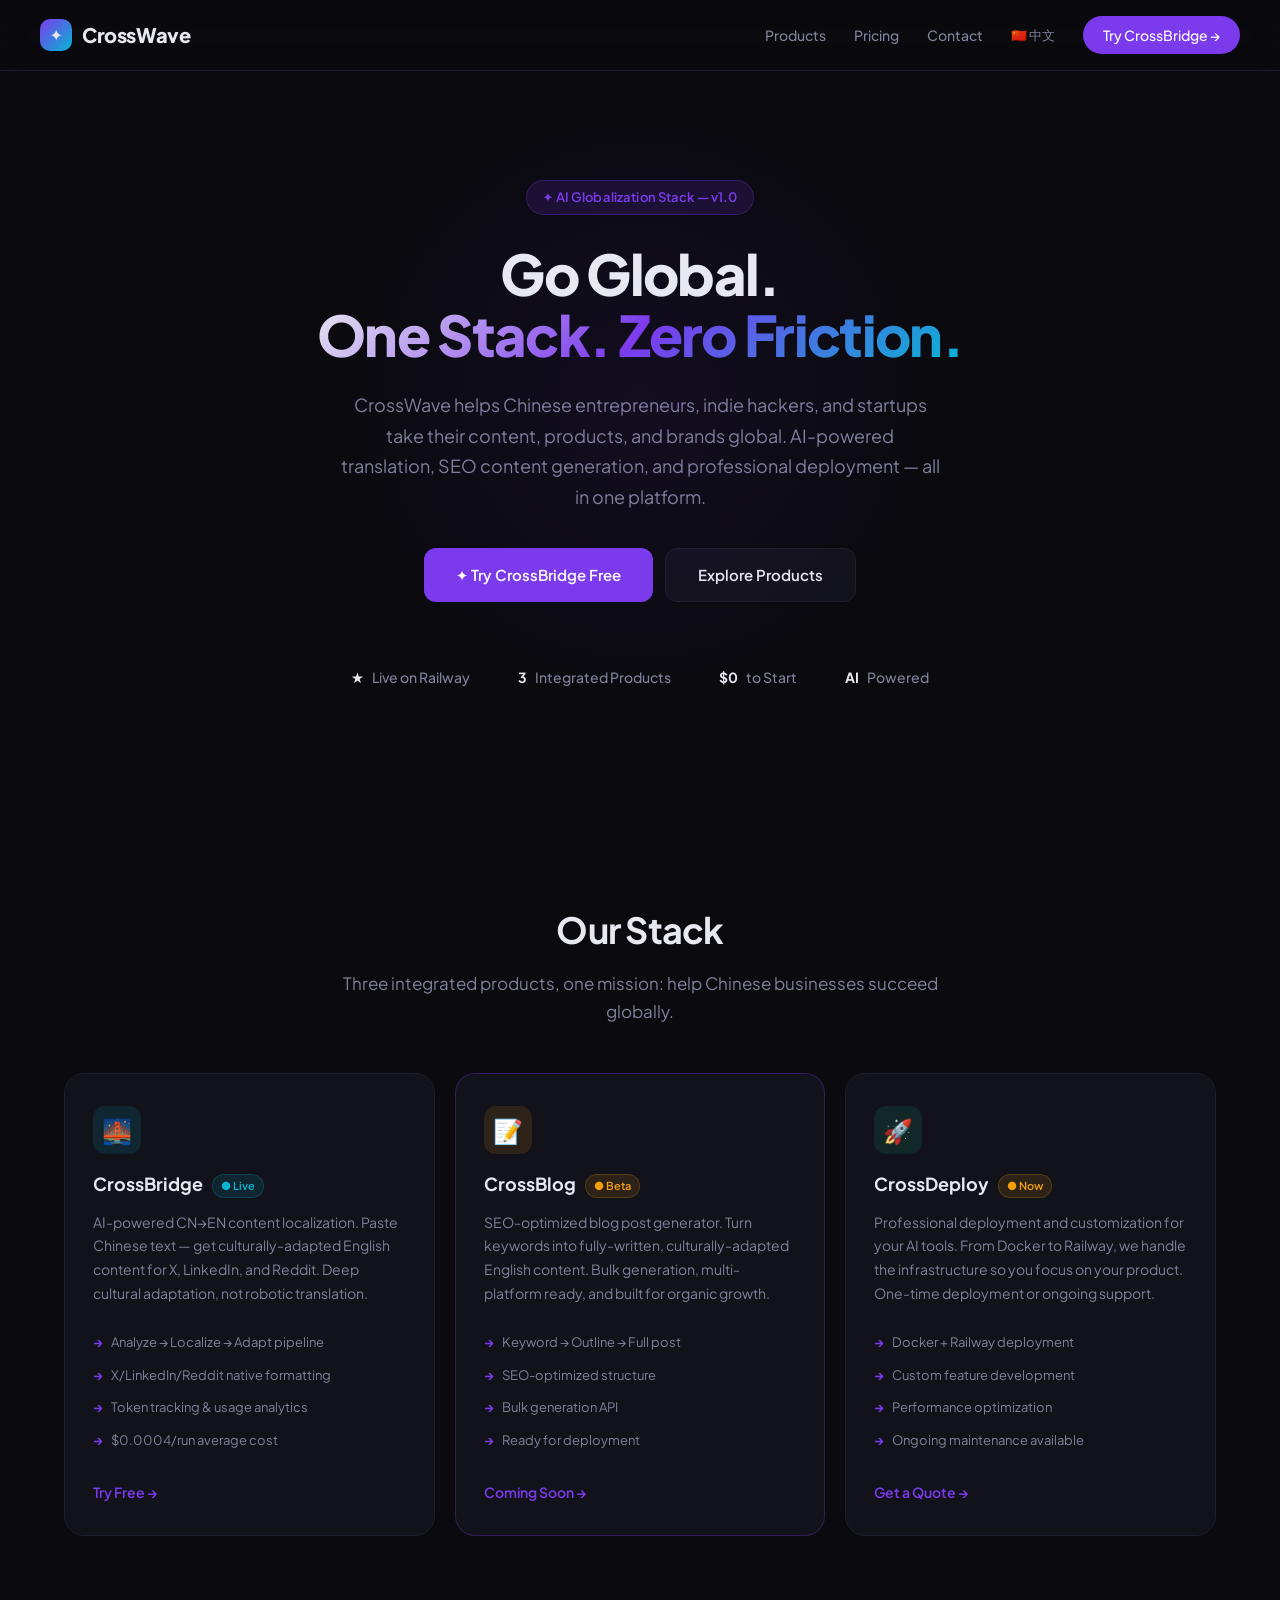
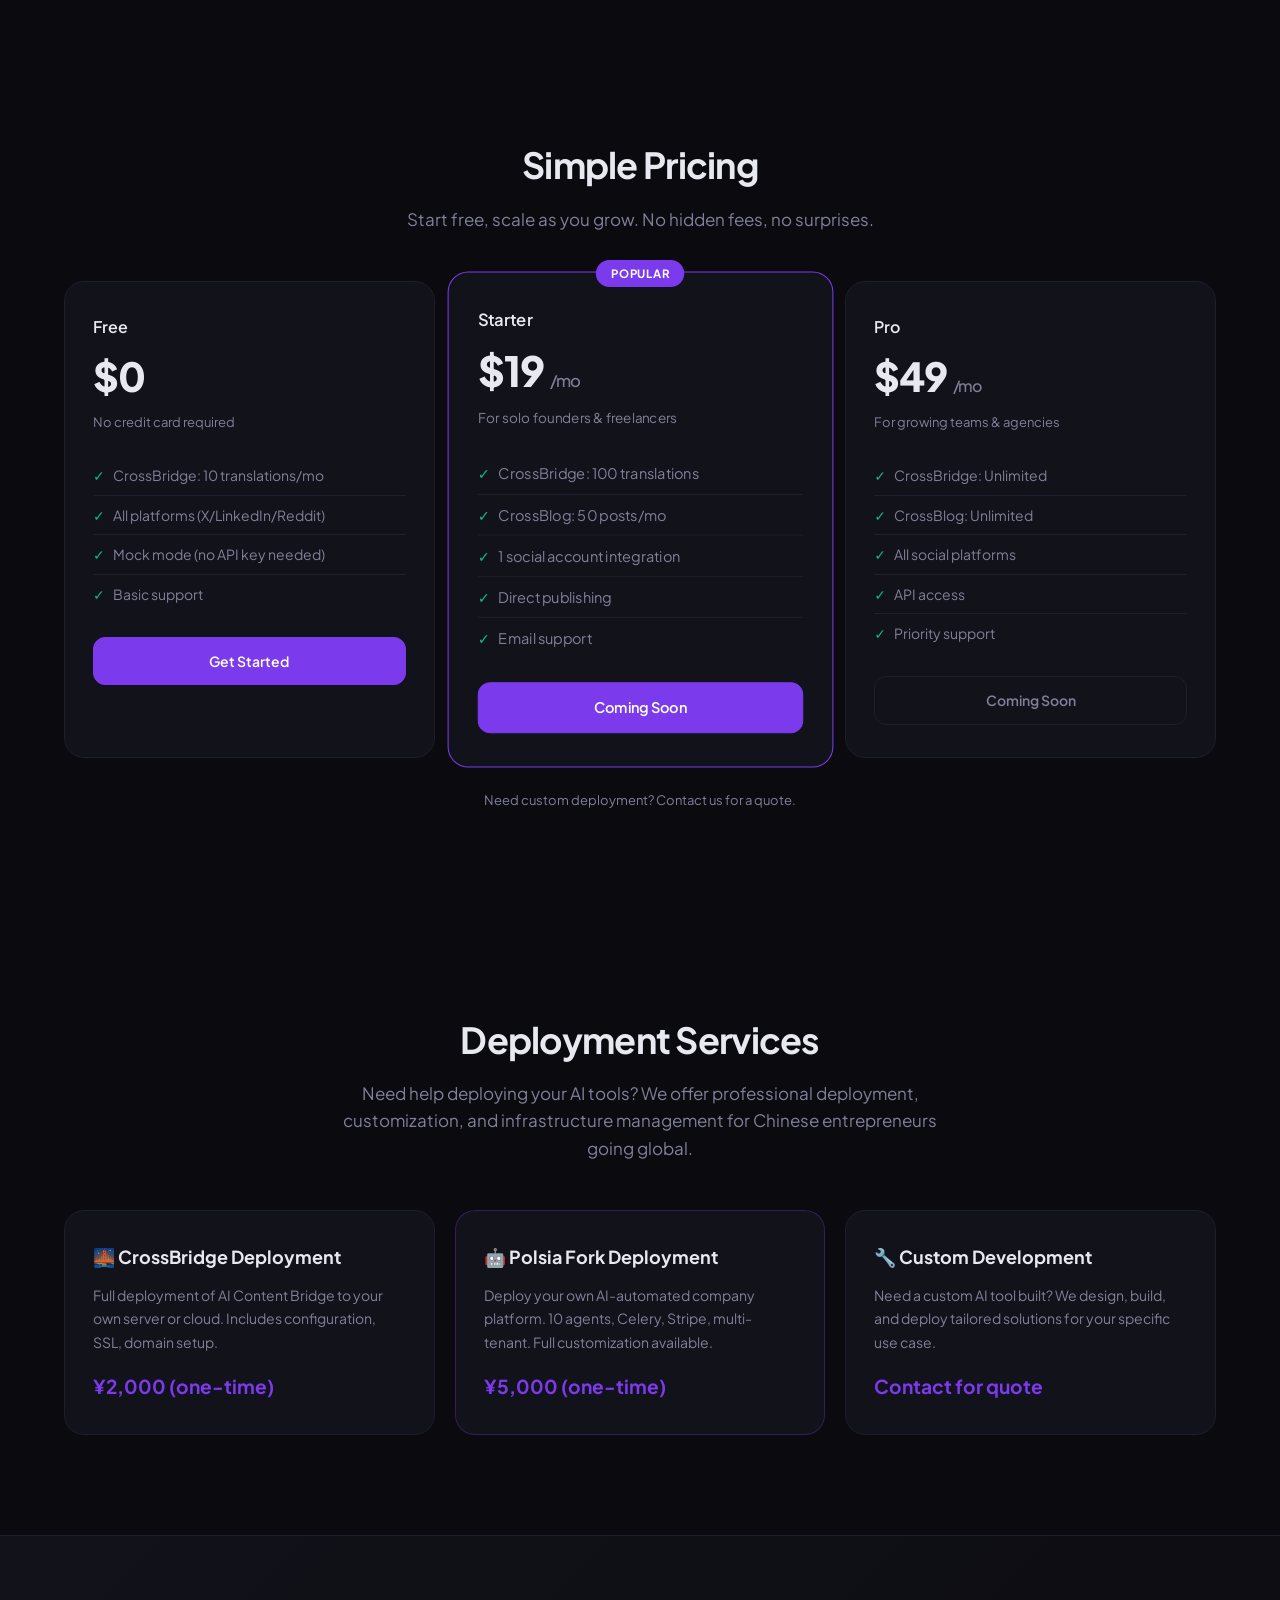
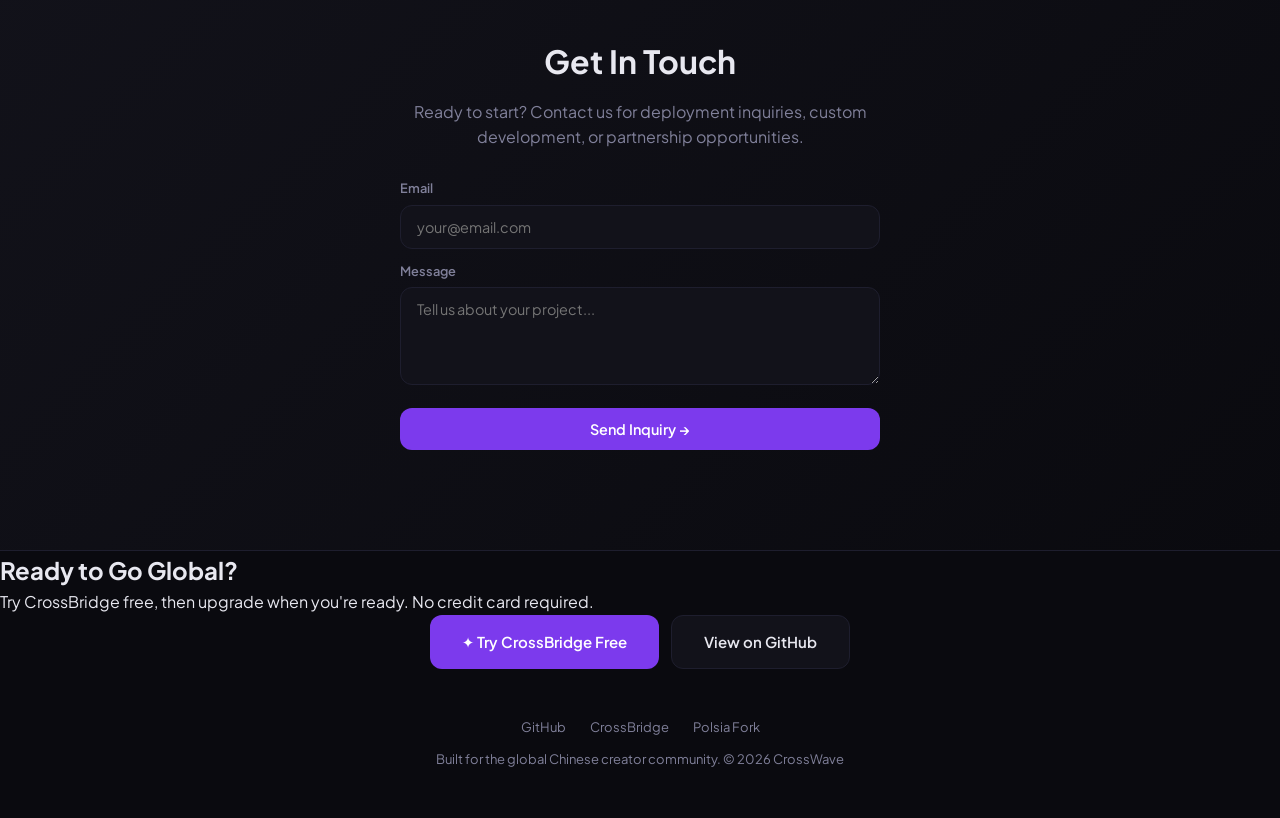
==== commit a63bd19a: "feat: crosswave i18n + deploy services + contact" ====
--- a/app/static/crosswave/index.html
+++ b/app/static/crosswave/index.html
@@ -5,6 +5,176 @@
   <meta name="viewport" content="width=device-width, initial-scale=1.0">
   <title>CrossWave — Go Global, One Stack</title>
   <meta name="description" content="CrossWave helps Chinese entrepreneurs, indie hackers, and startups go global with AI-powered content translation, SEO blog generation, and professional deployment services.">
+  <script>
+    let LANG = 'en';
+    function t(k) { return LANGS[LANG][k] || LANGS['en'][k] || k; }
+    function toggleLang() {
+      LANG = LANG === 'en' ? 'zh' : 'en';
+      document.getElementById('lang-toggle').textContent = LANG === 'en' ? '🇨🇳 中文' : '🇬🇧 English';
+      document.querySelectorAll('[data-i18n]').forEach(el => el.textContent = t(el.dataset.i18n));
+      document.documentElement.lang = LANG;
+    }
+    const LANGS = {
+      en: {
+        badge: '✦ AI Globalization Stack — v1.0',
+        h1_1: 'Go Global.',
+        h1_2: 'One Stack. Zero Friction.',
+        hero_desc: 'CrossWave helps Chinese entrepreneurs, indie hackers, and startups take their content, products, and brands global. AI-powered translation, SEO content generation, and professional deployment — all in one platform.',
+        cta_free: '✦ Try CrossBridge Free',
+        explore: 'Explore Products',
+        trust_live: 'Live on Railway',
+        trust_products: 'Integrated Products',
+        trust_free: 'to Start',
+        trust_ai: 'Powered',
+        prods_title: 'Our Stack',
+        prods_desc: 'Three integrated products, one mission: help Chinese businesses succeed globally.',
+        bridge_title: 'CrossBridge',
+        bridge_desc: 'AI-powered CN→EN content localization. Paste Chinese text — get culturally-adapted English content for X, LinkedIn, and Reddit. Deep cultural adaptation, not robotic translation.',
+        bridge_f1: 'Analyze → Localize → Adapt pipeline',
+        bridge_f2: 'X/LinkedIn/Reddit native formatting',
+        bridge_f3: 'Token tracking & usage analytics',
+        bridge_f4: '$0.0004/run average cost',
+        blog_title: 'CrossBlog',
+        blog_desc: 'SEO-optimized blog post generator. Turn keywords into fully-written, culturally-adapted English content. Bulk generation, multi-platform ready.',
+        blog_f1: 'Keyword → Outline → Full post',
+        blog_f2: 'SEO-optimized structure',
+        blog_f3: 'Bulk generation API',
+        blog_f4: 'Ready for deployment',
+        deploy_title: 'CrossDeploy',
+        deploy_desc: 'Professional deployment and customization for your AI tools. From Docker to Railway, we handle the infrastructure so you focus on your product.',
+        deploy_f1: 'Docker + Railway deployment',
+        deploy_f2: 'Custom feature development',
+        deploy_f3: 'Performance optimization',
+        deploy_f4: 'Ongoing maintenance available',
+        pricing_title: 'Simple Pricing',
+        pricing_desc: 'Start free, scale as you grow. No hidden fees.',
+        plans_free: 'Free',
+        plans_starter: 'Starter',
+        plans_pro: 'Pro',
+        cta_get_started: 'Get Started',
+        cta_coming_soon: 'Coming Soon',
+        deploy_section: 'Deployment Services',
+        deploy_desc_main: 'Need help deploying your AI tools? We offer professional deployment, customization, and infrastructure management for Chinese entrepreneurs going global.',
+        deploy_p1: 'CrossBridge Deployment',
+        deploy_p1_desc: 'Full deployment of AI Content Bridge to your own server or cloud. Includes configuration, SSL, domain setup.',
+        deploy_p1_price: '¥2,000 (one-time)',
+        deploy_p2: 'Polsia Fork Deployment',
+        deploy_p2_desc: 'Deploy your own AI-automated company platform. 10 agents, Celery, Stripe, multi-tenant. Full customization available.',
+        deploy_p2_price: '¥5,000 (one-time)',
+        deploy_p3: 'Custom Development',
+        deploy_p3_desc: 'Need a custom AI tool built? We design, build, and deploy tailored solutions for your specific use case.',
+        deploy_p3_price: 'Contact for quote',
+        contact_title: 'Get In Touch',
+        contact_desc: 'Ready to start? Contact us for deployment inquiries, custom development, or partnership opportunities.',
+        contact_btn: 'Send Inquiry →',
+        contact_email: 'Email',
+        contact_email_placeholder: 'your@email.com',
+        contact_message: 'Message',
+        contact_message_placeholder: 'Tell us about your project...',
+        footer_text: 'Built for the global Chinese creator community. © 2026 CrossWave',
+        footer_github: 'GitHub',
+        footer_crossbridge: 'CrossBridge',
+        footer_polsia: 'Polsia Fork',
+        nav_products: 'Products',
+        nav_pricing: 'Pricing',
+        nav_contact: 'Contact',
+        pricing_free1: 'CrossBridge: 10 translations/mo',
+        pricing_free2: 'All platforms',
+        pricing_free3: 'Mock mode (no API key)',
+        pricing_free4: 'Basic support',
+        pricing_starter1: 'CrossBridge: 100 translations',
+        pricing_starter2: 'CrossBlog: 50 posts/mo',
+        pricing_starter3: '1 social account integration',
+        pricing_starter4: 'Direct publishing',
+        pricing_starter5: 'Email support',
+        pricing_pro1: 'CrossBridge: Unlimited',
+        pricing_pro2: 'CrossBlog: Unlimited',
+        pricing_pro3: 'All social platforms',
+        pricing_pro4: 'API access',
+        pricing_pro5: 'Priority support',
+        pricing_footnote: 'Need custom deployment? Contact us for a quote.',
+      },
+      zh: {
+        badge: '✦ AI 全球化技术栈 — v1.0',
+        h1_1: '走向全球。',
+        h1_2: '一个栈，零摩擦。',
+        hero_desc: 'CrossWave 帮助中国创业者、独立开发者和初创公司将内容、产品和品牌全球化。AI 翻译、SEO 内容生成和专业部署——全在一个平台。',
+        cta_free: '✦ 免费试用 CrossBridge',
+        explore: '探索产品',
+        trust_live: '已上线 Railway',
+        trust_products: '集成产品数',
+        trust_free: '免费开始',
+        trust_ai: 'AI 驱动',
+        prods_title: '产品栈',
+        prods_desc: '三个集成产品，一个使命：帮助中国企业走向全球。',
+        bridge_title: 'CrossBridge',
+        bridge_desc: 'AI 驱动的中文→英文内容本地化。粘贴中文，即可获得文化适配的英文内容，适用于 X、LinkedIn 和 Reddit。深度文化适配，非机器翻译。',
+        bridge_f1: '分析 → 本地化 → 适配流程',
+        bridge_f2: 'X/LinkedIn/Reddit 原生格式',
+        bridge_f3: '用量追踪和分析',
+        bridge_f4: '平均成本 $0.0004/次',
+        blog_title: 'CrossBlog',
+        blog_desc: 'SEO 优化的博客生成器。将关键词转化为完整、文化适配的英文内容。支持批量生成，多平台发布。',
+        blog_f1: '关键词 → 大纲 → 完整文章',
+        blog_f2: 'SEO 优化结构',
+        blog_f3: '批量生成 API',
+        blog_f4: '部署就绪',
+        deploy_title: 'CrossDeploy',
+        deploy_desc: 'AI 工具的专业部署和定制服务。从 Docker 到 Railway，我们处理基础设施，你专注产品。',
+        deploy_f1: 'Docker + Railway 部署',
+        deploy_f2: '定制功能开发',
+        deploy_f3: '性能优化',
+        deploy_f4: '持续维护支持',
+        pricing_title: '简单定价',
+        pricing_desc: '免费开始，随需升级。无隐藏费用。',
+        plans_free: '免费版',
+        plans_starter: '入门版',
+        plans_pro: '专业版',
+        cta_get_started: '开始使用',
+        cta_coming_soon: '即将上线',
+        deploy_section: '部署服务',
+        deploy_desc_main: '需要帮助部署你的 AI 工具？我们为出海创业者提供专业部署、定制和基础设施管理服务。',
+        deploy_p1: 'CrossBridge 部署',
+        deploy_p1_desc: '将 AI Content Bridge 完整部署到你的服务器或云平台。包含配置、SSL、域名设置。',
+        deploy_p1_price: '¥2,000（一次性）',
+        deploy_p2: 'Polsia Fork 部署',
+        deploy_p2_desc: '部署你自己的 AI 自动化公司平台。10 个代理、Celery、Stripe、多租户。支持完整定制。',
+        deploy_p2_price: '¥5,000（一次性）',
+        deploy_p3: '定制开发',
+        deploy_p3_desc: '需要定制 AI 工具？我们为你的特定需求设计、构建和部署定制解决方案。',
+        deploy_p3_price: '联系报价',
+        contact_title: '联系我们',
+        contact_desc: '准备好了吗？联系我们咨询部署、定制开发或合作机会。',
+        contact_btn: '发送咨询 →',
+        contact_email: '邮箱',
+        contact_email_placeholder: 'your@email.com',
+        contact_message: '留言',
+        contact_message_placeholder: '请描述您的项目需求...',
+        footer_text: '为中国出海创业者社区打造。© 2026 CrossWave',
+        footer_github: 'GitHub',
+        footer_crossbridge: 'CrossBridge',
+        footer_polsia: 'Polsia Fork',
+        nav_products: '产品',
+        nav_pricing: '定价',
+        nav_contact: '联系',
+        pricing_free1: 'CrossBridge: 10次翻译/月',
+        pricing_free2: '所有平台',
+        pricing_free3: '模拟模式（无需API密钥）',
+        pricing_free4: '基础支持',
+        pricing_starter1: 'CrossBridge: 100次翻译',
+        pricing_starter2: 'CrossBlog: 50篇文章/月',
+        pricing_starter3: '1个社交账号集成',
+        pricing_starter4: '直接发布',
+        pricing_starter5: '邮件支持',
+        pricing_pro1: 'CrossBridge: 无限',
+        pricing_pro2: 'CrossBlog: 无限',
+        pricing_pro3: '所有社交平台',
+        pricing_pro4: 'API 访问',
+        pricing_pro5: '优先支持',
+        pricing_footnote: '需要定制部署？联系我们获取报价。',
+      }
+    };
+  </script>
   <link rel="preconnect" href="https://fonts.googleapis.com">
   <link href="https://fonts.googleapis.com/css2?family=Plus+Jakarta+Sans:wght@400;500;600;700;800&display=swap" rel="stylesheet">
   <style>
@@ -250,9 +420,10 @@
     <div class="nav-inner">
       <div class="logo"><span class="logo-mark">✦</span> CrossWave</div>
       <div class="nav-links">
-        <a href="#products">Products</a>
-        <a href="#pricing">Pricing</a>
-        <a href="#contact">Contact</a>
+        <a href="#products" data-i18n="nav_products">Products</a>
+        <a href="#pricing" data-i18n="nav_pricing">Pricing</a>
+        <a href="#contact" data-i18n="nav_contact">Contact</a>
+        <a href="#" id="lang-toggle" onclick="toggleLang()" style="font-size:0.8rem;color:var(--text-dim)">🇨🇳 中文</a>
         <a href="https://ai-content-bridge-production.up.railway.app" class="nav-cta">Try CrossBridge →</a>
       </div>
     </div>
@@ -373,11 +544,52 @@
           <a href="https://ai-content-bridge-production.up.railway.app/pricing" class="pricing-cta">Coming Soon</a>
         </div>
       </div>
-      <p class="pricing-footnote">Need custom deployment? <a href="#contact" style="color:var(--accent)">Contact us</a> for a quote.</p>
+      <p class="pricing-footnote"><span data-i18n="pricing_footnote">Need custom deployment? Contact us for a quote.</span></p>
     </section>
 
-    <!-- ── CTA ── -->
+    <!-- ── Deployment Services ── -->
+    <section class="section" id="deploy">
+      <div class="section-header">
+        <h2 class="section-title" data-i18n="deploy_section">Deployment Services</h2>
+        <p class="section-subtitle" data-i18n="deploy_desc_main">Need help deploying your AI tools? We offer professional deployment, customization, and infrastructure management for Chinese entrepreneurs going global.</p>
+      </div>
+      <div class="products-grid">
+        <div class="product-card">
+          <h3 style="margin-top:0">🌉 <span data-i18n="deploy_p1">CrossBridge Deployment</span></h3>
+          <p class="desc" data-i18n="deploy_p1_desc">Full deployment of AI Content Bridge to your own server or cloud. Includes configuration, SSL, domain setup.</p>
+          <div style="margin-top:16px;font-size:1.2rem;font-weight:700;color:var(--accent)" data-i18n="deploy_p1_price">¥2,000 (one-time)</div>
+        </div>
+        <div class="product-card featured">
+          <h3 style="margin-top:0">🤖 <span data-i18n="deploy_p2">Polsia Fork Deployment</span></h3>
+          <p class="desc" data-i18n="deploy_p2_desc">Deploy your own AI-automated company platform. 10 agents, Celery, Stripe, multi-tenant. Full customization available.</p>
+          <div style="margin-top:16px;font-size:1.2rem;font-weight:700;color:var(--accent)" data-i18n="deploy_p2_price">¥5,000 (one-time)</div>
+        </div>
+        <div class="product-card">
+          <h3 style="margin-top:0">🔧 <span data-i18n="deploy_p3">Custom Development</span></h3>
+          <p class="desc" data-i18n="deploy_p3_desc">Need a custom AI tool built? We design, build, and deploy tailored solutions for your specific use case.</p>
+          <div style="margin-top:16px;font-size:1.2rem;font-weight:700;color:var(--accent)" data-i18n="deploy_p3_price">Contact for quote</div>
+        </div>
+      </div>
+    </section>
+
+    <!-- ── Contact ── -->
     <section class="cta-section" id="contact">
+      <h2 data-i18n="contact_title">Get In Touch</h2>
+      <p data-i18n="contact_desc">Ready to start? Contact us for deployment inquiries, custom development, or partnership opportunities.</p>
+      <div class="contact-form" style="max-width:480px;margin:0 auto;text-align:left">
+        <form action="#" onsubmit="return false">
+          <div class="form-group">
+            <label for="ce" style="font-size:0.8rem;font-weight:600;color:var(--text-dim);display:block;margin-bottom:6px" data-i18n="contact_email">Email</label>
+            <input id="ce" type="email" placeholder="your@email.com" style="width:100%;padding:12px 16px;border-radius:var(--radius);background:var(--surface);border:1px solid var(--border);color:var(--text);font-family:var(--font);font-size:0.9rem;outline:none;transition:border-color .2s" onfocus="this.style.borderColor='var(--accent)'" onblur="this.style.borderColor=''" data-i18n="placeholder" data-en="your@email.com" data-zh="your@email.com">
+          </div>
+          <div class="form-group" style="margin-top:12px">
+            <label for="cm" style="font-size:0.8rem;font-weight:600;color:var(--text-dim);display:block;margin-bottom:6px" data-i18n="contact_message">Message</label>
+            <textarea id="cm" rows="4" placeholder="Tell us about your project..." style="width:100%;padding:12px 16px;border-radius:var(--radius);background:var(--surface);border:1px solid var(--border);color:var(--text);font-family:var(--font);font-size:0.9rem;outline:none;resize:vertical;transition:border-color .2s" onfocus="this.style.borderColor='var(--accent)'" onblur="this.style.borderColor=''" data-i18n="placeholder" data-en="Tell us about your project..." data-zh="请描述您的项目需求..."></textarea>
+          </div>
+          <button type="submit" style="margin-top:16px;width:100%;padding:12px;border-radius:var(--radius);background:var(--accent);color:white;border:none;font-weight:600;font-size:0.9rem;cursor:pointer;font-family:var(--font);transition:background .2s" onmouseover="this.style.background='var(--accent-hover)'" onmouseout="this.style.background='var(--accent)'" data-i18n="contact_btn">Send Inquiry →</button>
+        </form>
+      </div>
+    </section>
       <h2>Ready to Go Global?</h2>
       <p>Try CrossBridge free, then upgrade when you're ready. No credit card required.</p>
       <div style="display:flex;gap:12px;justify-content:center;flex-wrap:wrap">
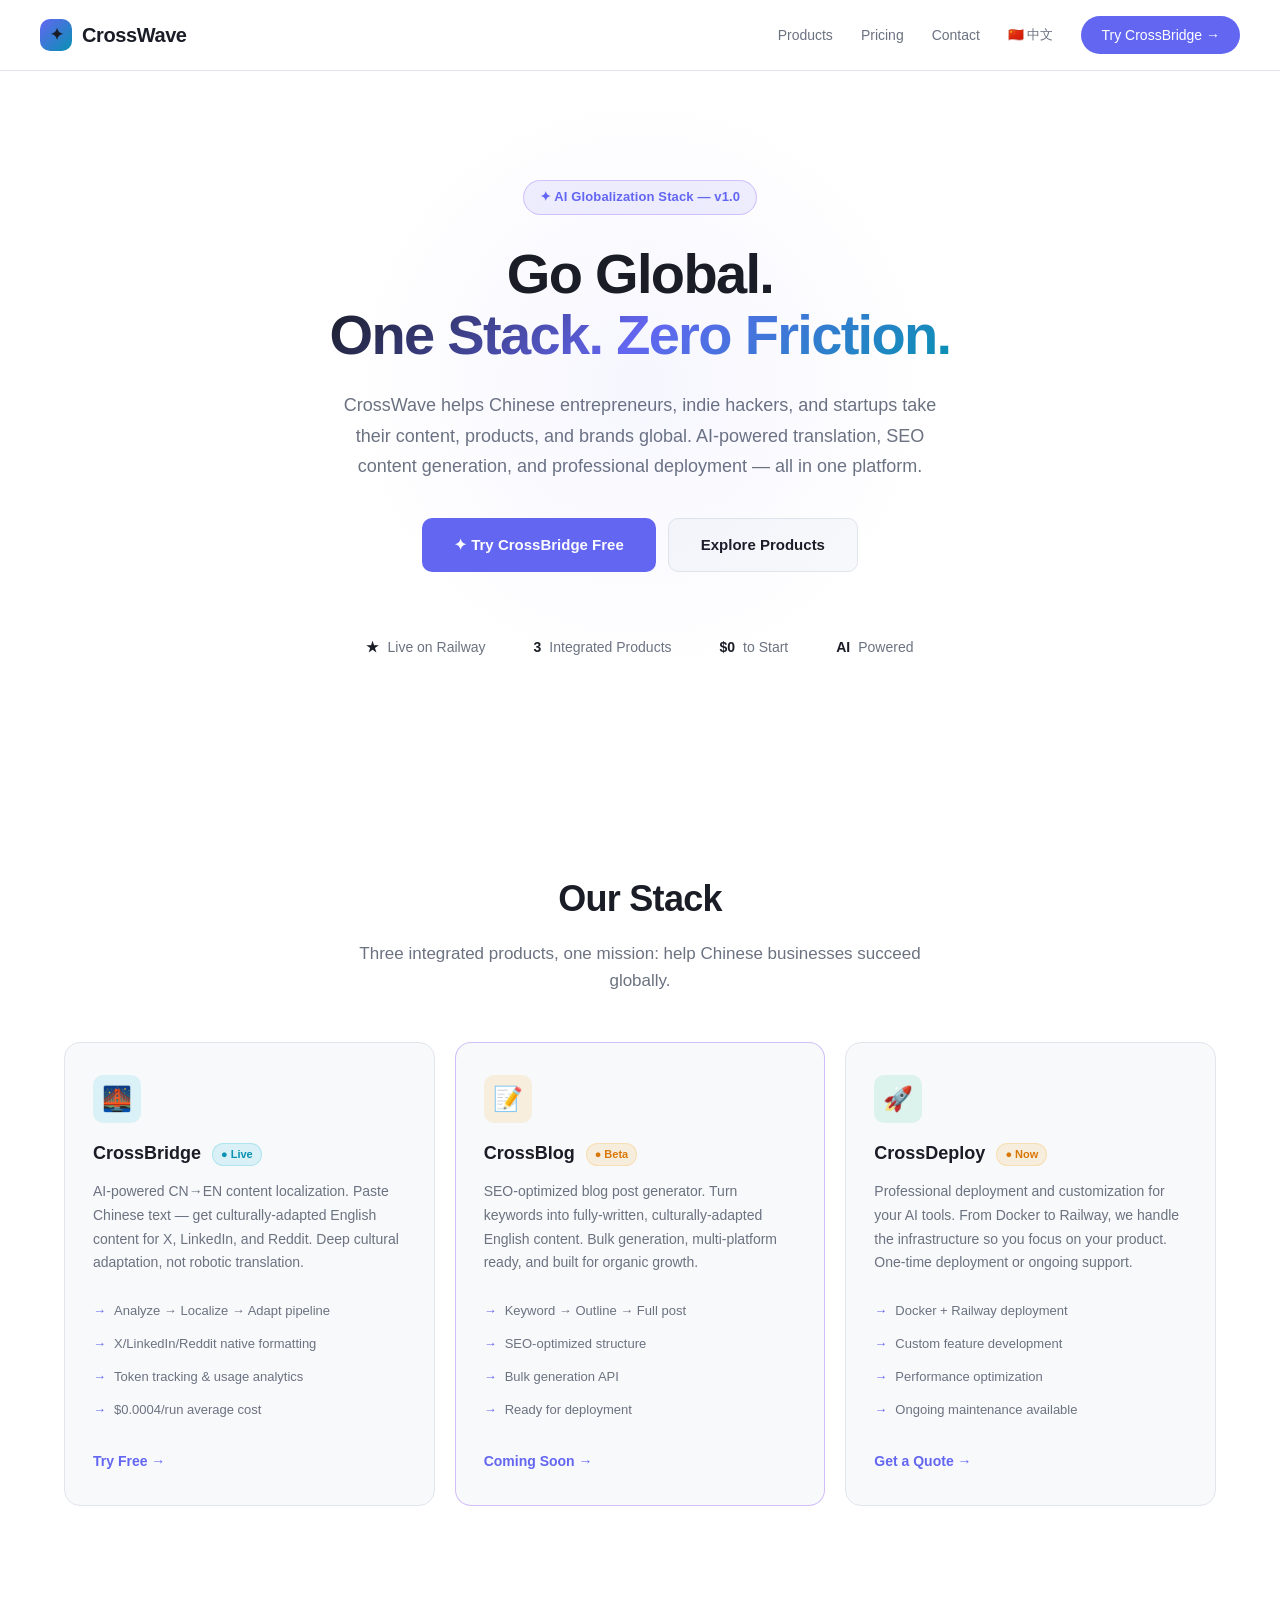
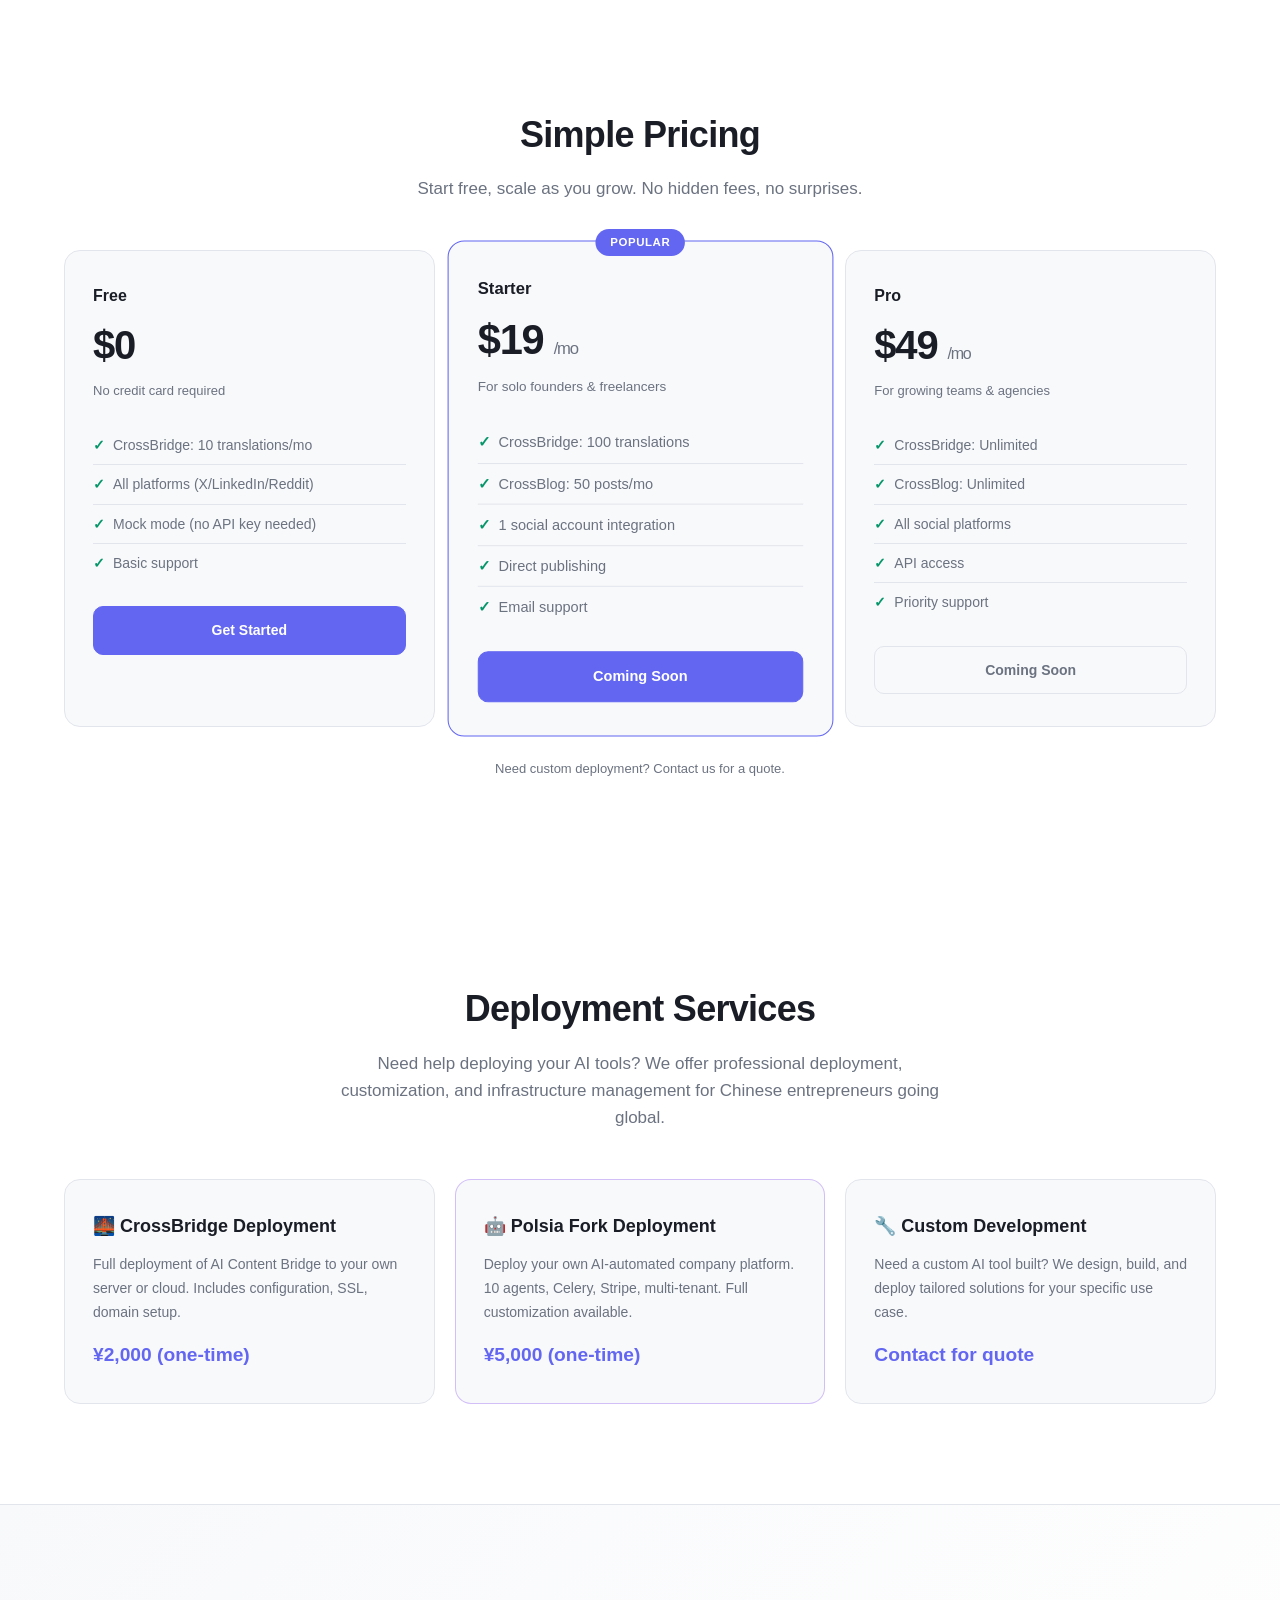
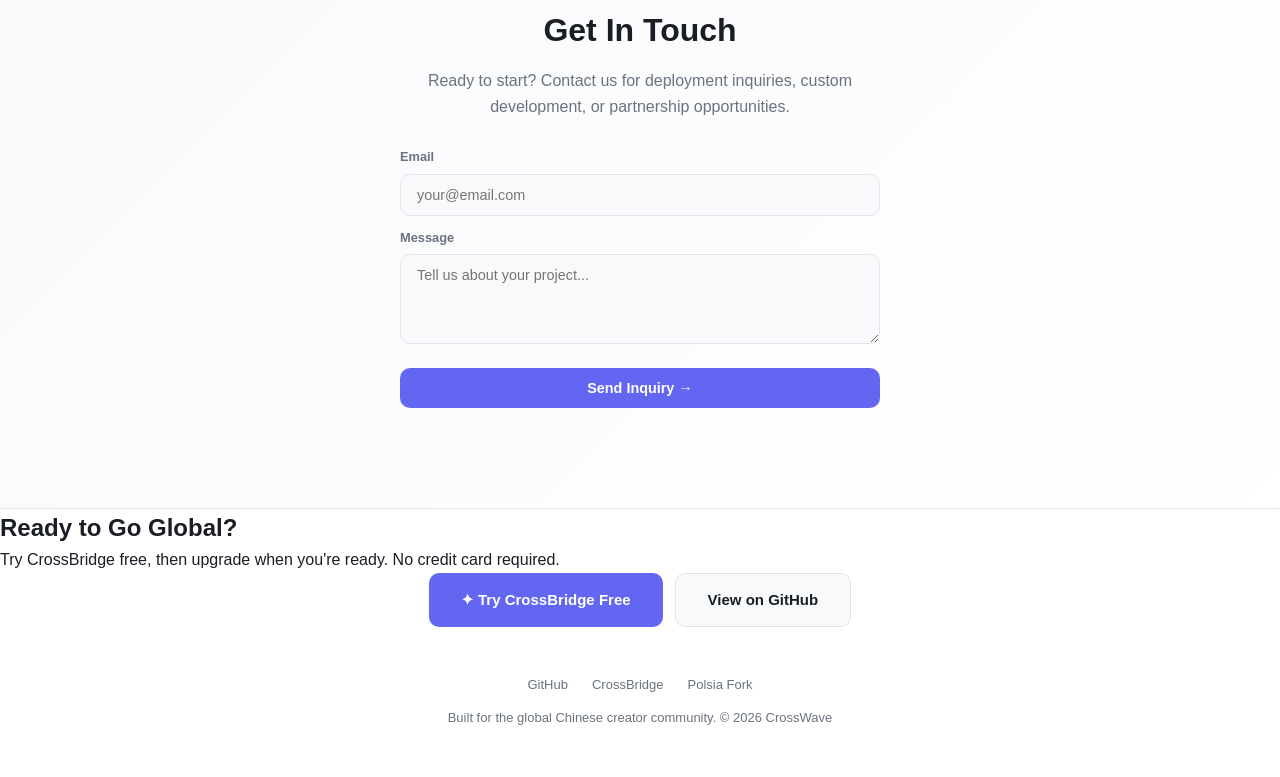
==== commit ba297d38: "ui: crosswave light theme + system fonts" ====
--- a/app/static/crosswave/index.html
+++ b/app/static/crosswave/index.html
@@ -175,31 +175,28 @@
       }
     };
   </script>
-  <link rel="preconnect" href="https://fonts.googleapis.com">
-  <link href="https://fonts.googleapis.com/css2?family=Plus+Jakarta+Sans:wght@400;500;600;700;800&display=swap" rel="stylesheet">
   <style>
     /* ── Tokens ── */
     :root {
-      --bg: #0a0a0f;
-      --surface: #12121a;
-      --surface-hover: #1a1a26;
-      --border: #1e1e2e;
-      --text: #e8e8f0;
-      --text-dim: #80809a;
-      --accent: #7c3aed;
-      --accent-rgb: 124, 58, 237;
-      --accent-hover: #8b5cf6;
-      --accent-glow: rgba(124, 58, 237, 0.15);
-      --green: #10b981;
-      --cyan: #06b6d4;
-      --orange: #f59e0b;
-      --radius: 12px;
-      --radius-lg: 20px;
-      --radius-xl: 28px;
-      --font: 'Plus Jakarta Sans', system-ui, sans-serif;
+      --bg: #ffffff;
+      --surface: #f8f9fb;
+      --surface-hover: #f0f1f5;
+      --border: #e2e5ec;
+      --text: #1a1d26;
+      --text-dim: #6b7280;
+      --accent: #6366f1;
+      --accent-rgb: 99, 102, 241;
+      --accent-hover: #4f46e5;
+      --accent-glow: rgba(99, 102, 241, 0.1);
+      --green: #059669;
+      --cyan: #0891b2;
+      --orange: #d97706;
+      --radius: 10px;
+      --radius-lg: 16px;
+      --radius-xl: 24px;
+      --font: -apple-system, BlinkMacSystemFont, 'Segoe UI', 'Noto Sans SC', Helvetica, Arial, sans-serif;
       --space-4: 16px; --space-8: 32px; --space-12: 48px; --space-16: 64px;
       --ease-out: cubic-bezier(0.22, 1, 0.36, 1);
-      --shimmer: linear-gradient(90deg, var(--surface) 25%, var(--surface-hover) 50%, var(--surface) 75%);
     }
     * { margin: 0; padding: 0; box-sizing: border-box; }
     html { scroll-behavior: smooth; }
@@ -218,7 +215,7 @@
       position: fixed; top: 0; left: 0; right: 0; z-index: 100;
       display: flex; align-items: center; justify-content: space-between;
       padding: 16px 32px;
-      background: rgba(10,10,15,0.8);
+      background: rgba(255,255,255,0.9);
       backdrop-filter: blur(16px);
       -webkit-backdrop-filter: blur(16px);
       border-bottom: 1px solid var(--border);
@@ -248,7 +245,7 @@
     .hero::before {
       content: ''; position: absolute; top: 50%; left: 50%; transform: translate(-50%, -50%);
       width: 600px; height: 600px;
-      background: radial-gradient(circle, rgba(124,58,237,0.08) 0%, transparent 70%);
+      background: radial-gradient(circle, rgba(99,102,241,0.06) 0%, transparent 70%);
       pointer-events: none;
     }
     .hero-badge {
@@ -263,7 +260,7 @@
       letter-spacing: -0.03em; margin-bottom: 24px; position: relative;
     }
     .hero .gradient {
-      background: linear-gradient(135deg, #e8e8f0, var(--accent), var(--cyan));
+      background: linear-gradient(135deg, #1a1d26, var(--accent), var(--cyan));
       -webkit-background-clip: text; -webkit-text-fill-color: transparent;
       background-clip: text;
     }
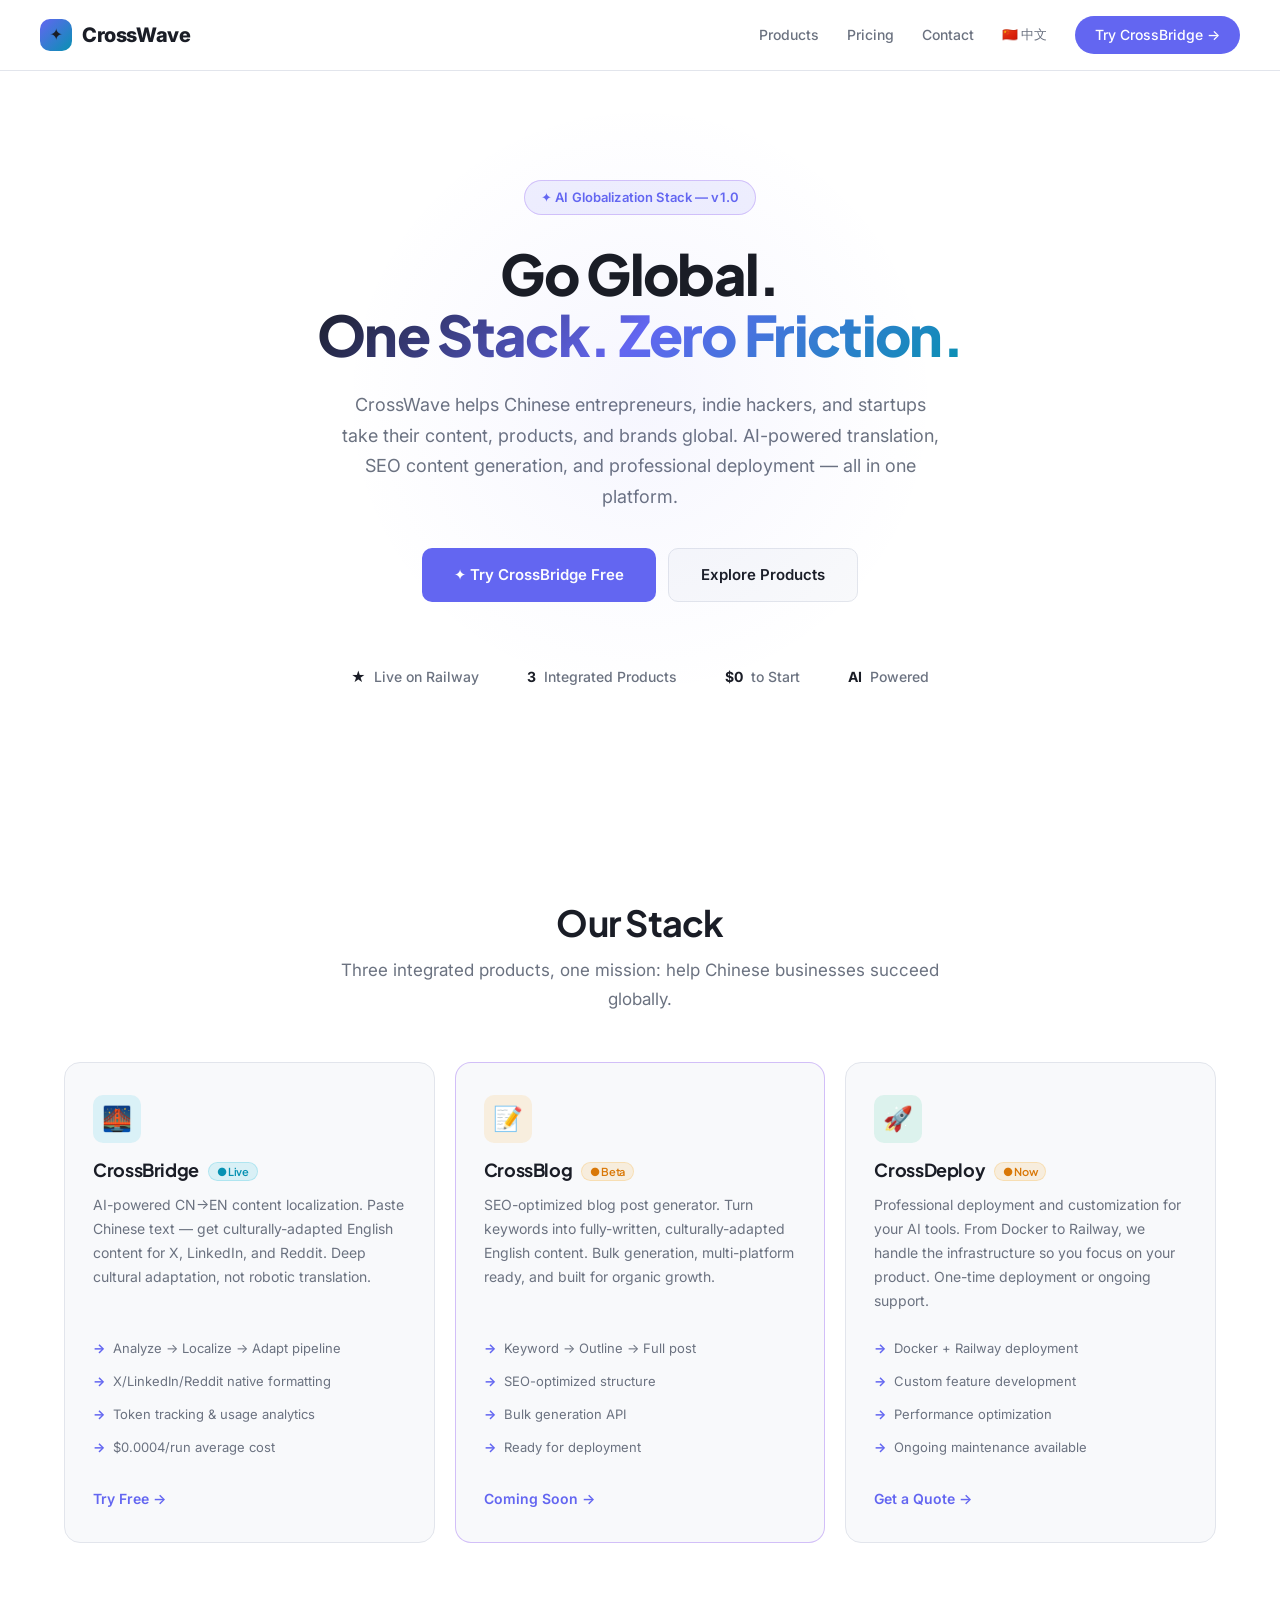
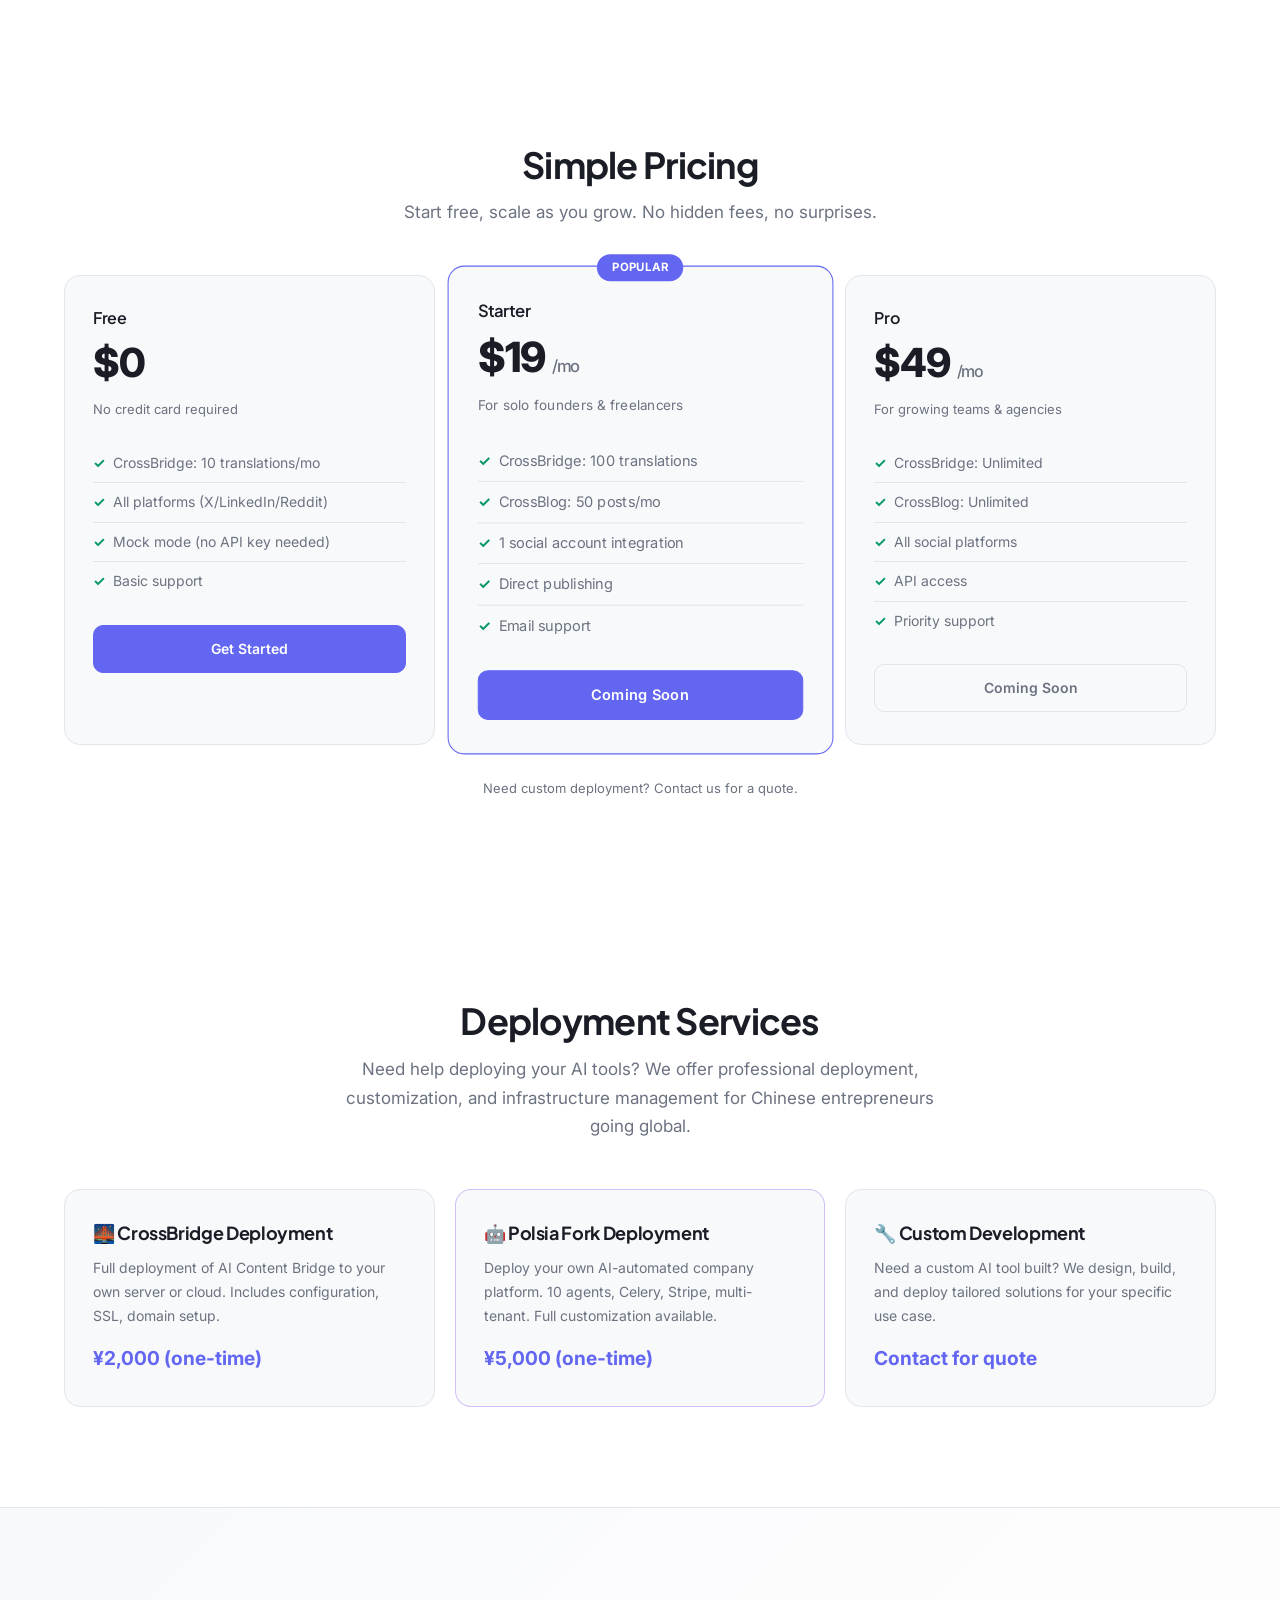
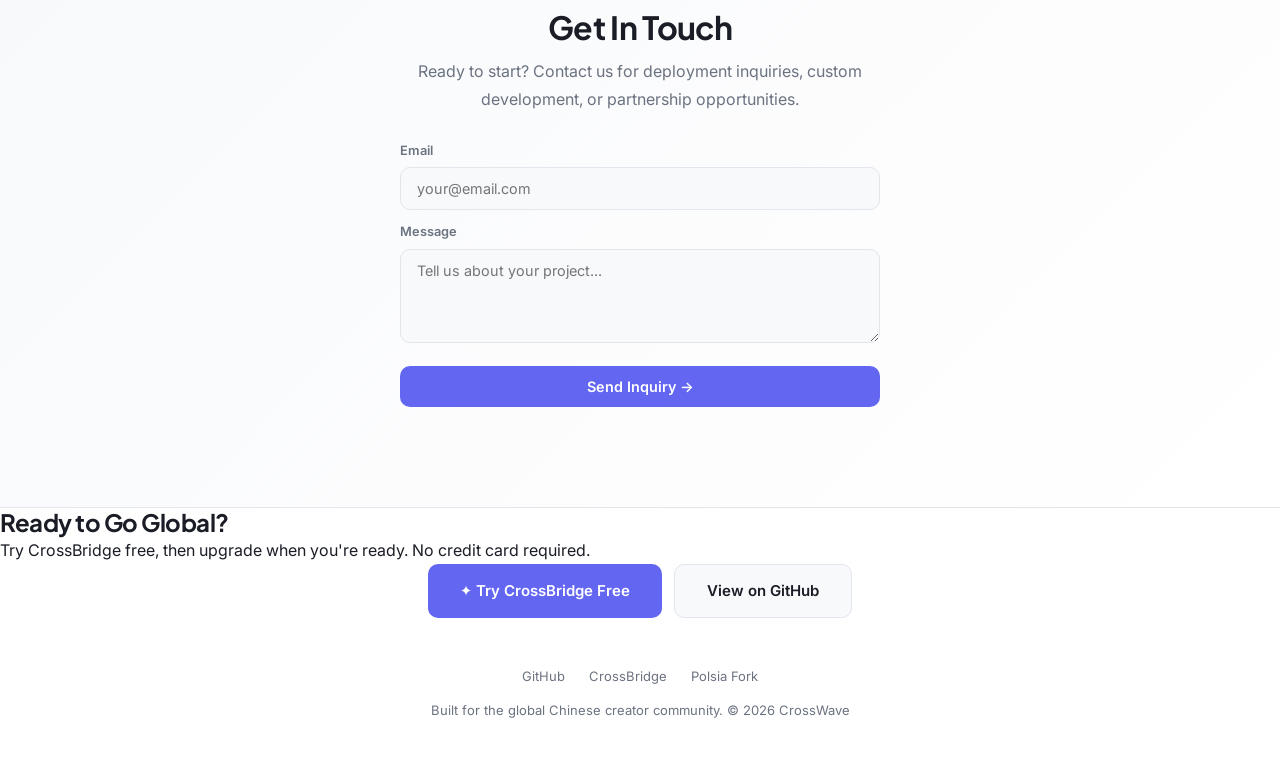
==== commit 38f513d9: "ui: crosswave typography system fix" ====
--- a/app/static/crosswave/index.html
+++ b/app/static/crosswave/index.html
@@ -175,6 +175,9 @@
       }
     };
   </script>
+  <link rel="preconnect" href="https://fonts.googleapis.com">
+  <link rel="preconnect" href="https://fonts.gstatic.com" crossorigin>
+  <link href="https://fonts.googleapis.com/css2?family=Inter:wght@400;500;600;700;800&family=Plus+Jakarta+Sans:wght@400;500;600;700;800&display=swap" rel="stylesheet">
   <style>
     /* ── Tokens ── */
     :root {
@@ -194,19 +197,35 @@
       --radius: 10px;
       --radius-lg: 16px;
       --radius-xl: 24px;
-      --font: -apple-system, BlinkMacSystemFont, 'Segoe UI', 'Noto Sans SC', Helvetica, Arial, sans-serif;
+      --font-display: 'Plus Jakarta Sans', system-ui, sans-serif;
+      --font-body: 'Inter', 'Noto Sans SC', system-ui, sans-serif;
+      --mono: 'SF Mono', 'Fira Code', monospace;
       --space-4: 16px; --space-8: 32px; --space-12: 48px; --space-16: 64px;
       --ease-out: cubic-bezier(0.22, 1, 0.36, 1);
+      /* Type scale (1.250) */
+      --text-xs: 0.75rem;
+      --text-sm: 0.875rem;
+      --text-base: 1rem;
+      --text-lg: 1.125rem;
+      --text-xl: 1.25rem;
+      --text-2xl: 1.5rem;
+      --text-3xl: 2rem;
+      --text-4xl: 2.5rem;
+      --text-5xl: 3.25rem;
     }
     * { margin: 0; padding: 0; box-sizing: border-box; }
     html { scroll-behavior: smooth; }
     body {
-      font-family: var(--font);
+      font-family: var(--font-body);
       background: var(--bg);
       color: var(--text);
       line-height: 1.6;
+      font-size: var(--text-base);
       -webkit-font-smoothing: antialiased;
-    }
+      -moz-osx-font-smoothing: grayscale;
+    }
+    h1, h2, h3, h4, h5 { font-family: var(--font-display); font-weight: 700; letter-spacing: -0.02em; line-height: 1.2; }
+    p { line-height: 1.7; }
     a { color: inherit; text-decoration: none; }
     img { max-width: 100%; }
 
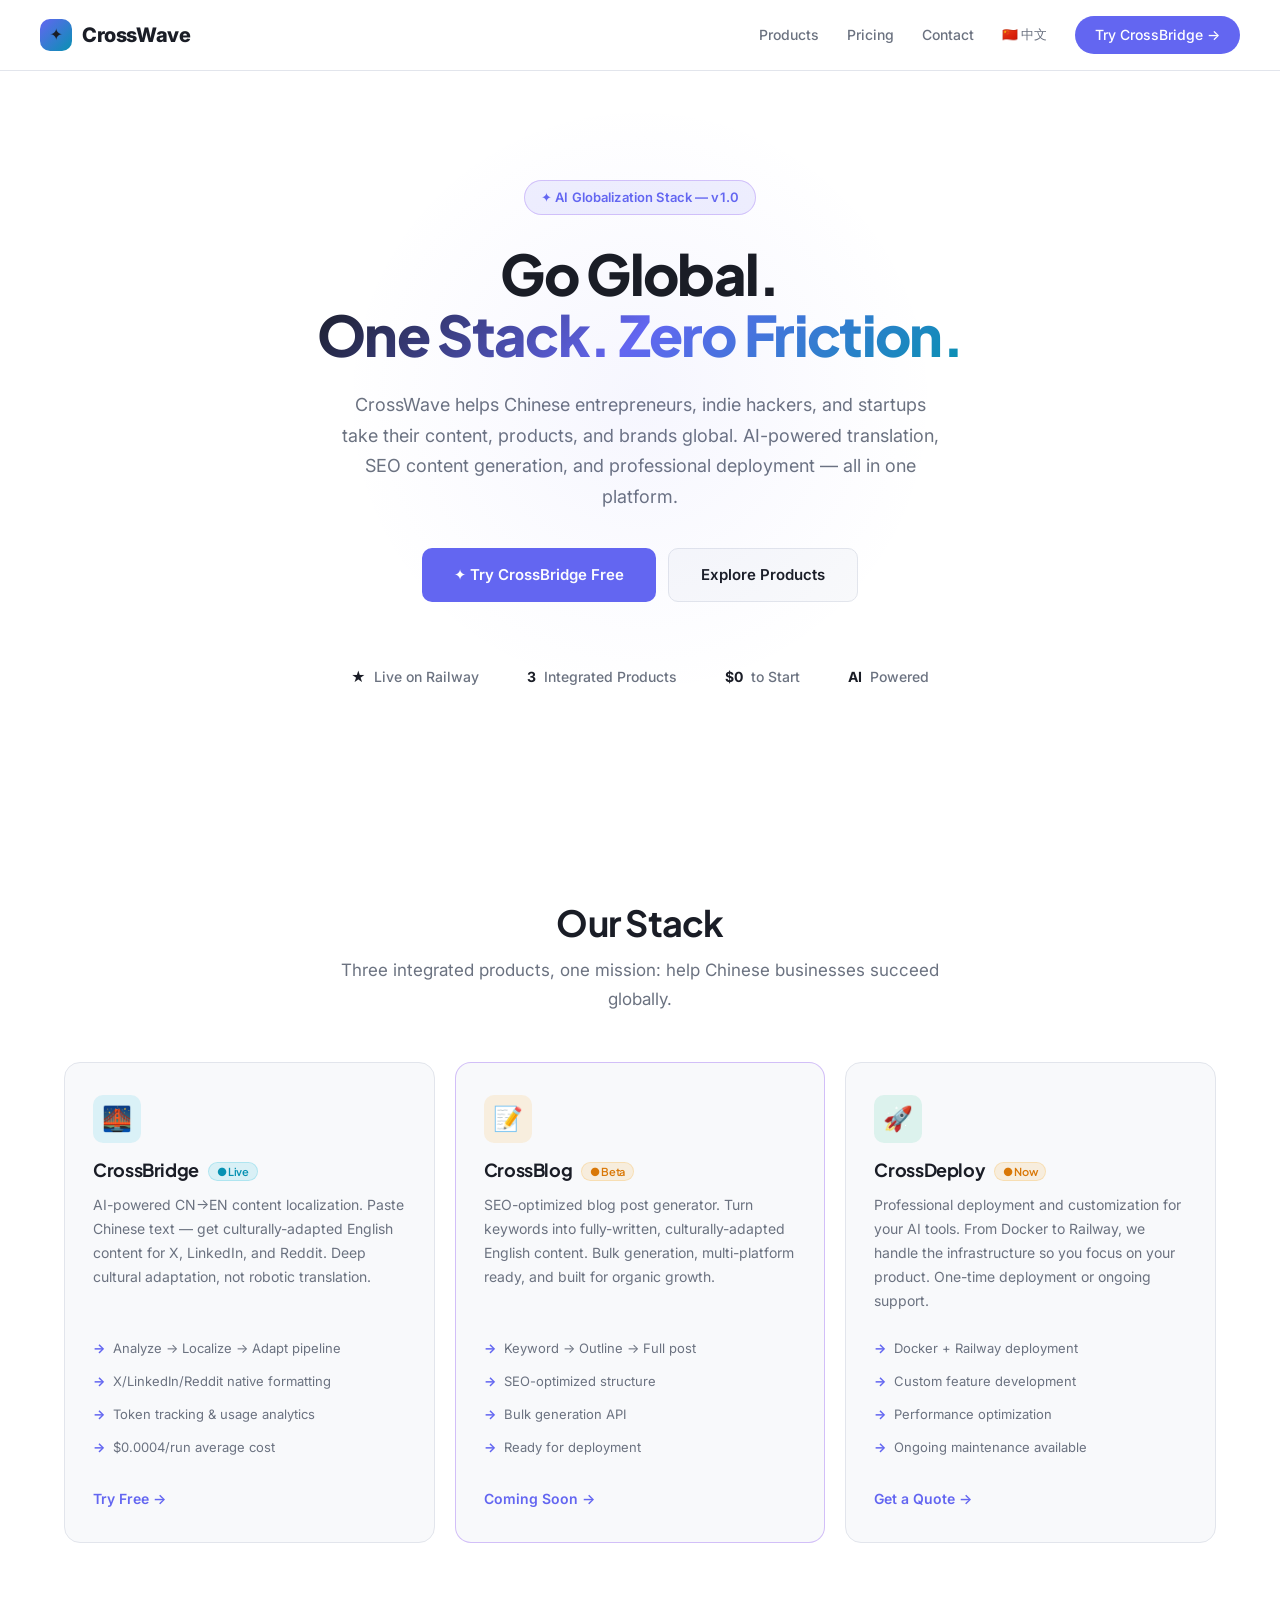
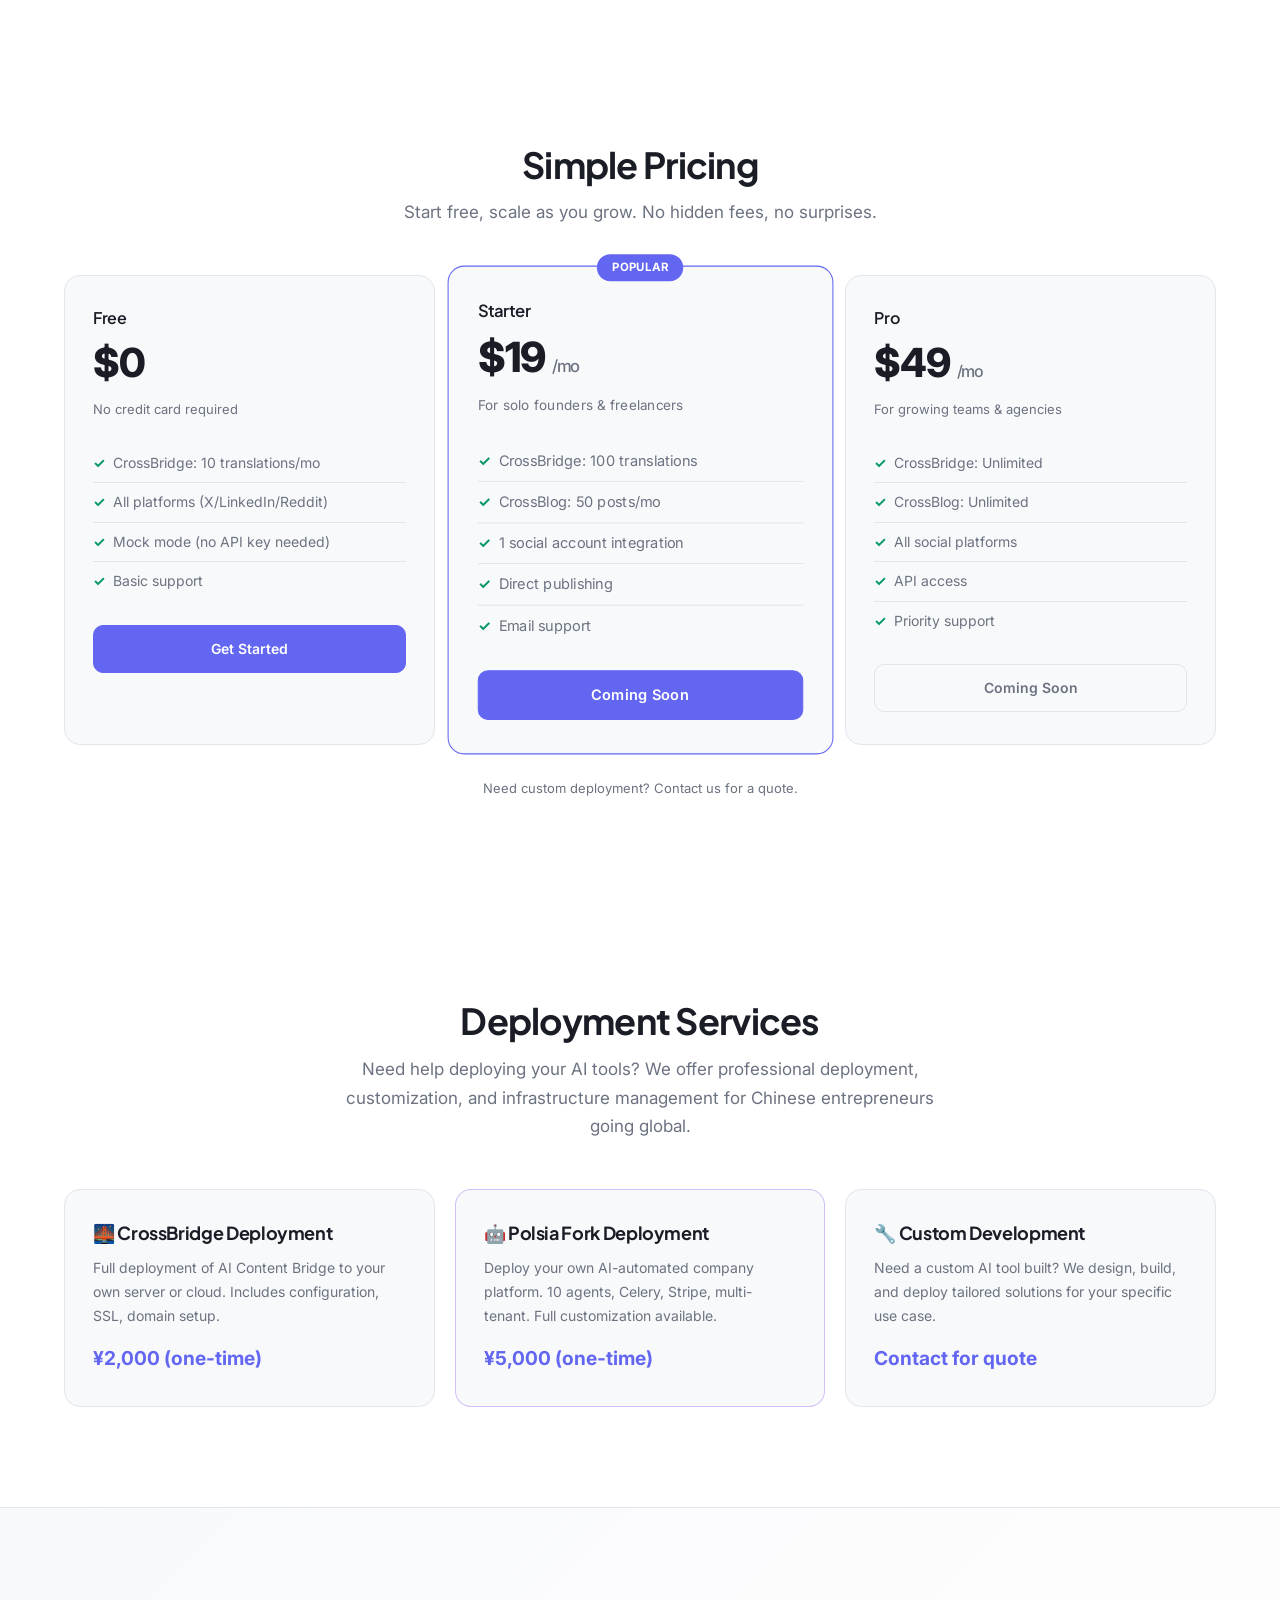
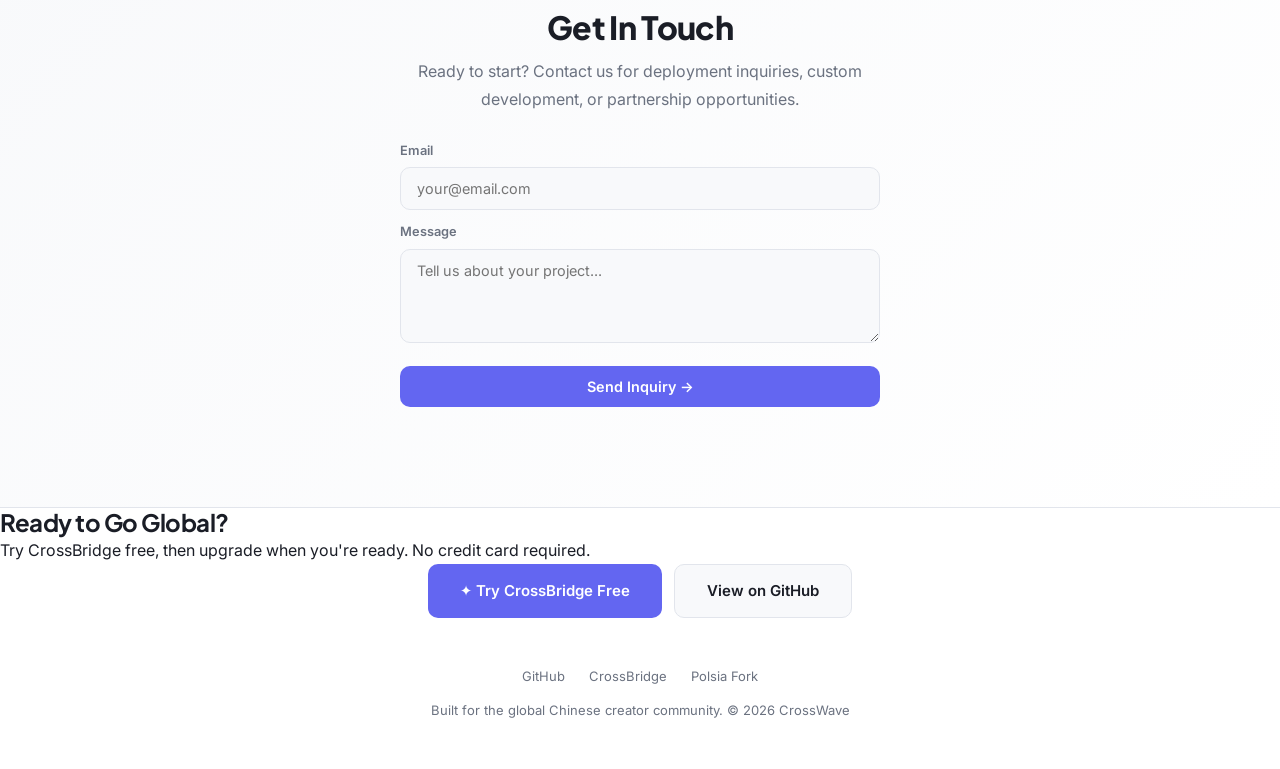
==== commit ae5b1111: "ui: crosswave CTA centering fix" ====
--- a/app/static/crosswave/index.html
+++ b/app/static/crosswave/index.html
@@ -407,8 +407,9 @@
       background: linear-gradient(135deg, var(--surface), transparent);
       border-top: 1px solid var(--border); border-bottom: 1px solid var(--border);
     }
-    .cta-section h2 { font-size: 2rem; font-weight: 700; margin-bottom: 12px; }
-    .cta-section p { color: var(--text-dim); margin-bottom: 28px; max-width: 500px; margin-left: auto; margin-right: auto; }
+    .cta-section h2 { font-size: var(--text-3xl); font-weight: 800; margin-bottom: 12px; font-family: var(--font-display); }
+    .cta-section p { color: var(--text-dim); margin-bottom: 28px; max-width: 500px; margin-left: auto; margin-right: auto; font-size: var(--text-base); }
+    .cta-section .btn-primary { font-size: var(--text-sm); }
 
     /* ── Footer ── */
     footer {
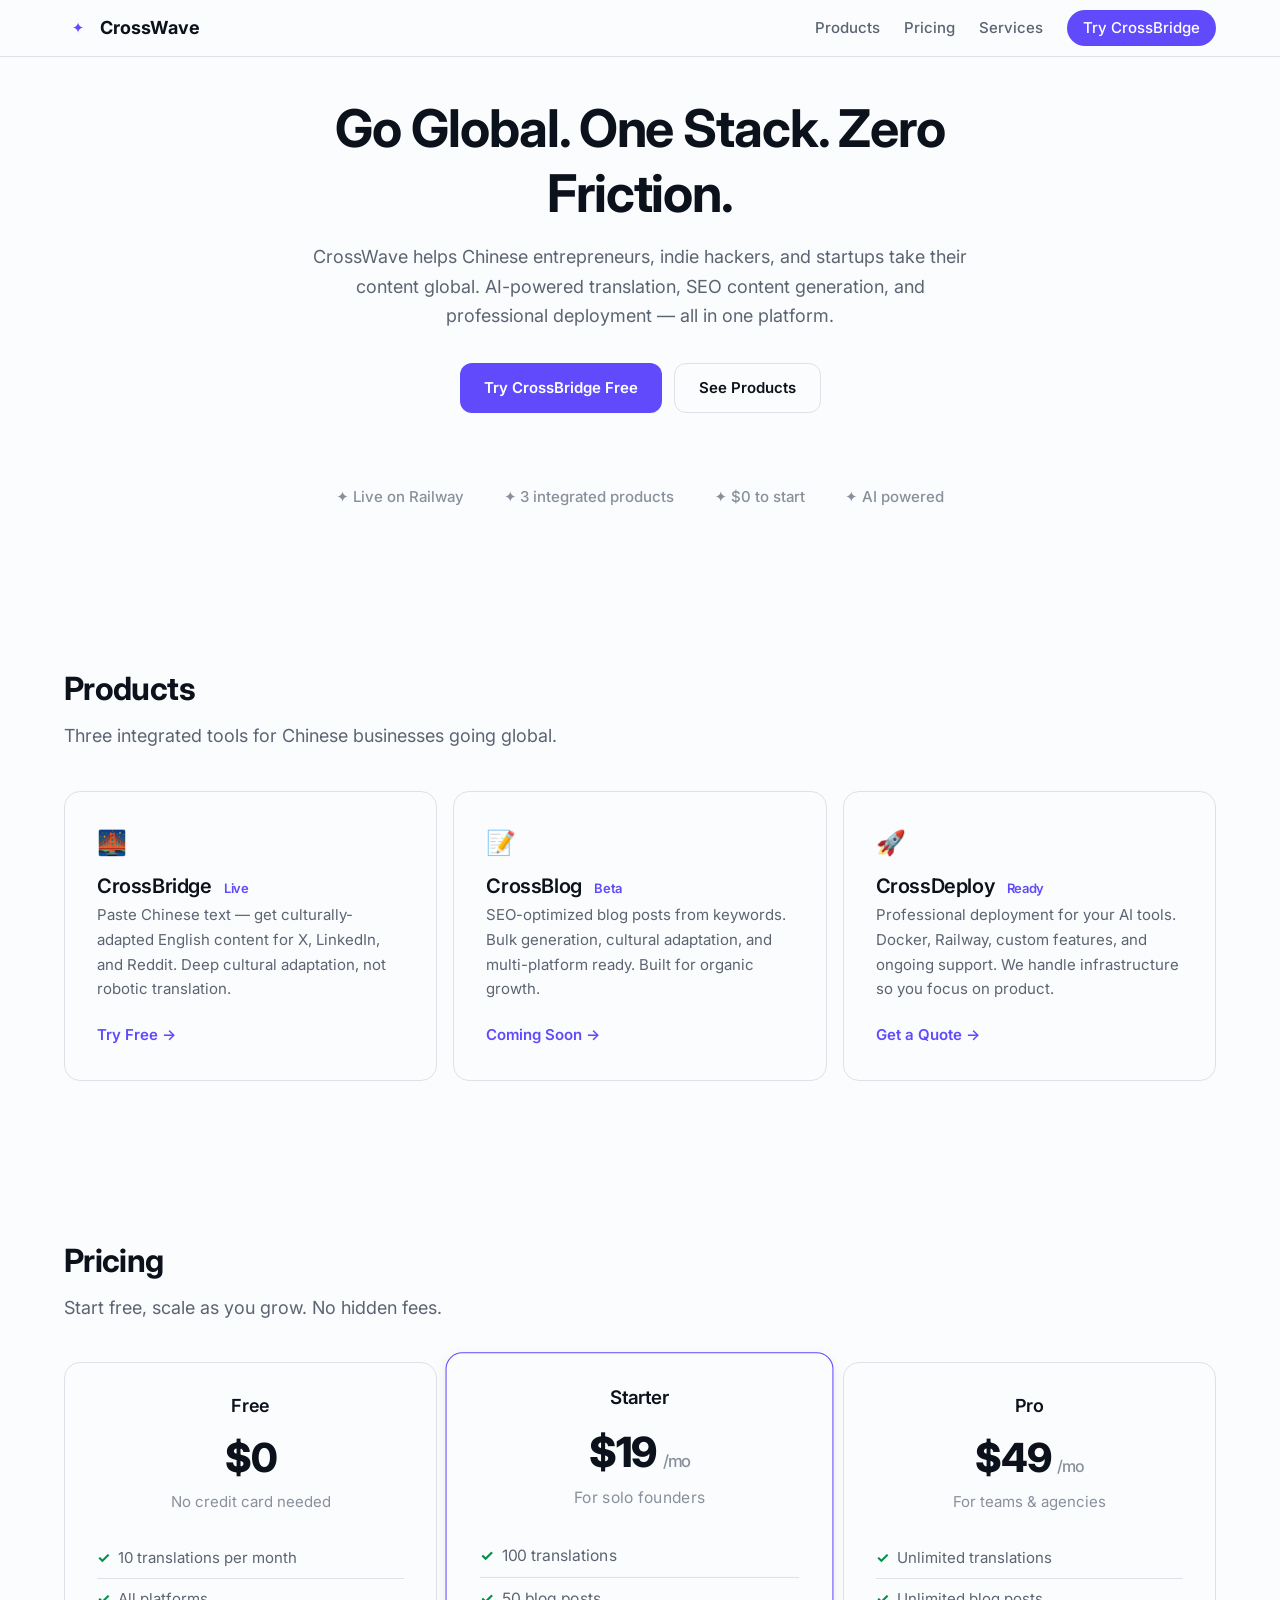
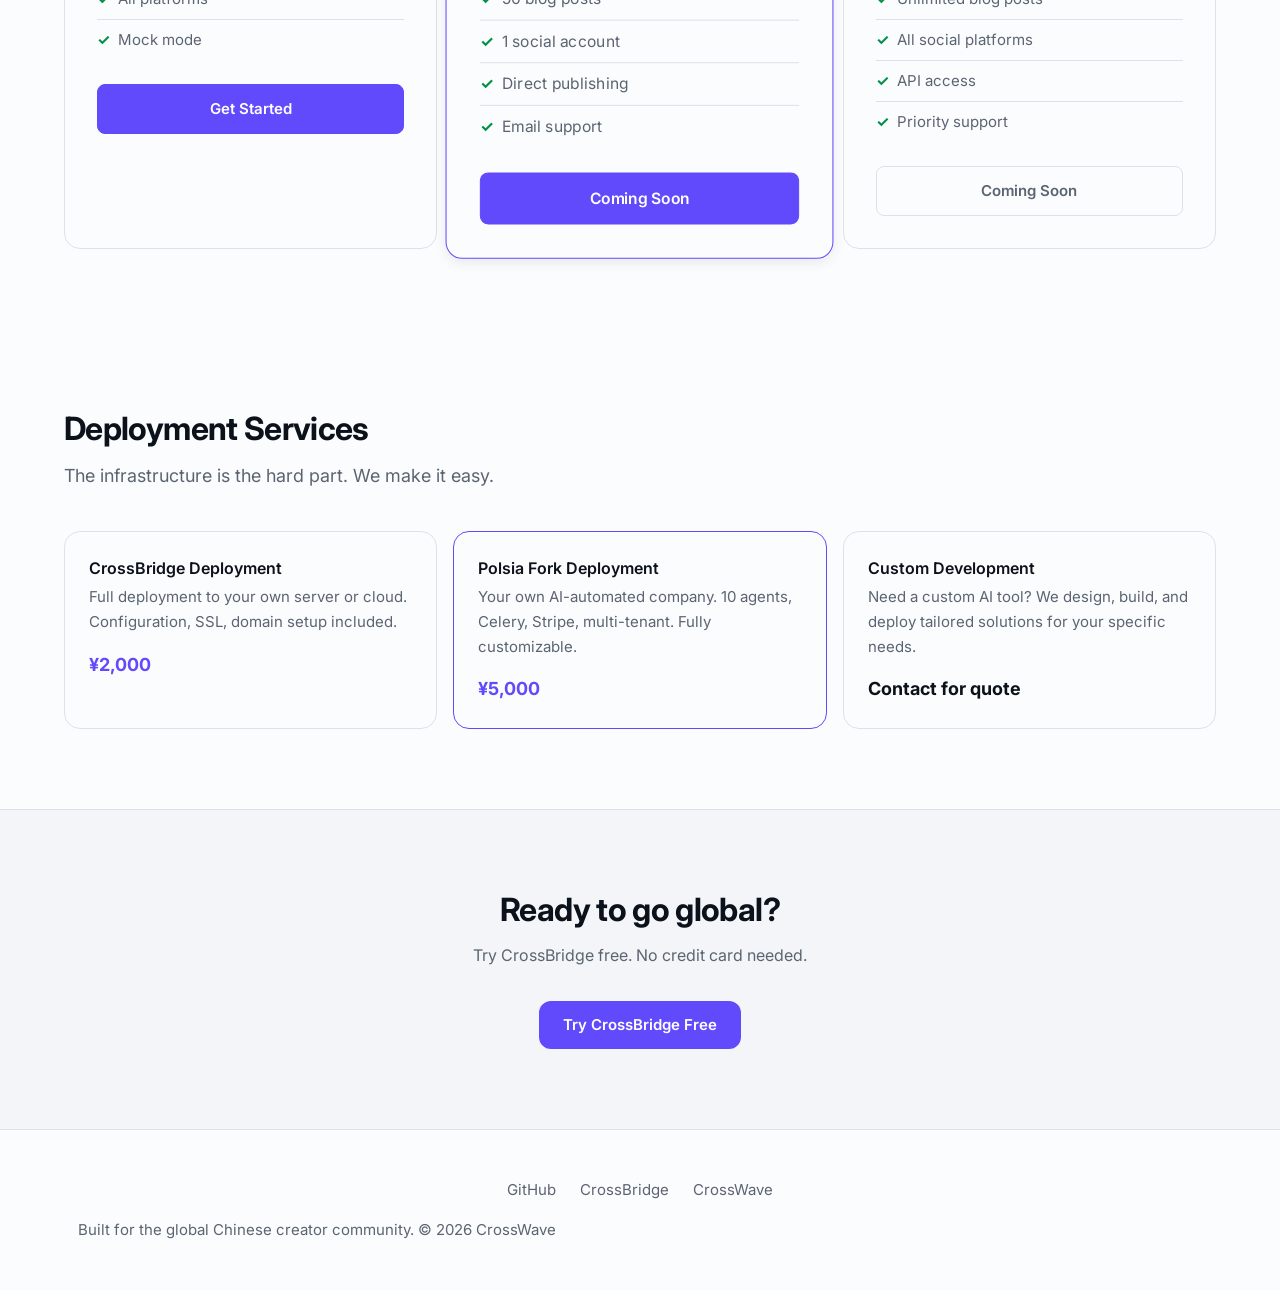
==== commit 62a55e7f: "redesign: crosswave impeccable design rules" ====
--- a/app/static/crosswave/index.html
+++ b/app/static/crosswave/index.html
@@ -4,207 +4,33 @@
   <meta charset="UTF-8">
   <meta name="viewport" content="width=device-width, initial-scale=1.0">
   <title>CrossWave — Go Global, One Stack</title>
-  <meta name="description" content="CrossWave helps Chinese entrepreneurs, indie hackers, and startups go global with AI-powered content translation, SEO blog generation, and professional deployment services.">
-  <script>
-    let LANG = 'en';
-    function t(k) { return LANGS[LANG][k] || LANGS['en'][k] || k; }
-    function toggleLang() {
-      LANG = LANG === 'en' ? 'zh' : 'en';
-      document.getElementById('lang-toggle').textContent = LANG === 'en' ? '🇨🇳 中文' : '🇬🇧 English';
-      document.querySelectorAll('[data-i18n]').forEach(el => el.textContent = t(el.dataset.i18n));
-      document.documentElement.lang = LANG;
-    }
-    const LANGS = {
-      en: {
-        badge: '✦ AI Globalization Stack — v1.0',
-        h1_1: 'Go Global.',
-        h1_2: 'One Stack. Zero Friction.',
-        hero_desc: 'CrossWave helps Chinese entrepreneurs, indie hackers, and startups take their content, products, and brands global. AI-powered translation, SEO content generation, and professional deployment — all in one platform.',
-        cta_free: '✦ Try CrossBridge Free',
-        explore: 'Explore Products',
-        trust_live: 'Live on Railway',
-        trust_products: 'Integrated Products',
-        trust_free: 'to Start',
-        trust_ai: 'Powered',
-        prods_title: 'Our Stack',
-        prods_desc: 'Three integrated products, one mission: help Chinese businesses succeed globally.',
-        bridge_title: 'CrossBridge',
-        bridge_desc: 'AI-powered CN→EN content localization. Paste Chinese text — get culturally-adapted English content for X, LinkedIn, and Reddit. Deep cultural adaptation, not robotic translation.',
-        bridge_f1: 'Analyze → Localize → Adapt pipeline',
-        bridge_f2: 'X/LinkedIn/Reddit native formatting',
-        bridge_f3: 'Token tracking & usage analytics',
-        bridge_f4: '$0.0004/run average cost',
-        blog_title: 'CrossBlog',
-        blog_desc: 'SEO-optimized blog post generator. Turn keywords into fully-written, culturally-adapted English content. Bulk generation, multi-platform ready.',
-        blog_f1: 'Keyword → Outline → Full post',
-        blog_f2: 'SEO-optimized structure',
-        blog_f3: 'Bulk generation API',
-        blog_f4: 'Ready for deployment',
-        deploy_title: 'CrossDeploy',
-        deploy_desc: 'Professional deployment and customization for your AI tools. From Docker to Railway, we handle the infrastructure so you focus on your product.',
-        deploy_f1: 'Docker + Railway deployment',
-        deploy_f2: 'Custom feature development',
-        deploy_f3: 'Performance optimization',
-        deploy_f4: 'Ongoing maintenance available',
-        pricing_title: 'Simple Pricing',
-        pricing_desc: 'Start free, scale as you grow. No hidden fees.',
-        plans_free: 'Free',
-        plans_starter: 'Starter',
-        plans_pro: 'Pro',
-        cta_get_started: 'Get Started',
-        cta_coming_soon: 'Coming Soon',
-        deploy_section: 'Deployment Services',
-        deploy_desc_main: 'Need help deploying your AI tools? We offer professional deployment, customization, and infrastructure management for Chinese entrepreneurs going global.',
-        deploy_p1: 'CrossBridge Deployment',
-        deploy_p1_desc: 'Full deployment of AI Content Bridge to your own server or cloud. Includes configuration, SSL, domain setup.',
-        deploy_p1_price: '¥2,000 (one-time)',
-        deploy_p2: 'Polsia Fork Deployment',
-        deploy_p2_desc: 'Deploy your own AI-automated company platform. 10 agents, Celery, Stripe, multi-tenant. Full customization available.',
-        deploy_p2_price: '¥5,000 (one-time)',
-        deploy_p3: 'Custom Development',
-        deploy_p3_desc: 'Need a custom AI tool built? We design, build, and deploy tailored solutions for your specific use case.',
-        deploy_p3_price: 'Contact for quote',
-        contact_title: 'Get In Touch',
-        contact_desc: 'Ready to start? Contact us for deployment inquiries, custom development, or partnership opportunities.',
-        contact_btn: 'Send Inquiry →',
-        contact_email: 'Email',
-        contact_email_placeholder: 'your@email.com',
-        contact_message: 'Message',
-        contact_message_placeholder: 'Tell us about your project...',
-        footer_text: 'Built for the global Chinese creator community. © 2026 CrossWave',
-        footer_github: 'GitHub',
-        footer_crossbridge: 'CrossBridge',
-        footer_polsia: 'Polsia Fork',
-        nav_products: 'Products',
-        nav_pricing: 'Pricing',
-        nav_contact: 'Contact',
-        pricing_free1: 'CrossBridge: 10 translations/mo',
-        pricing_free2: 'All platforms',
-        pricing_free3: 'Mock mode (no API key)',
-        pricing_free4: 'Basic support',
-        pricing_starter1: 'CrossBridge: 100 translations',
-        pricing_starter2: 'CrossBlog: 50 posts/mo',
-        pricing_starter3: '1 social account integration',
-        pricing_starter4: 'Direct publishing',
-        pricing_starter5: 'Email support',
-        pricing_pro1: 'CrossBridge: Unlimited',
-        pricing_pro2: 'CrossBlog: Unlimited',
-        pricing_pro3: 'All social platforms',
-        pricing_pro4: 'API access',
-        pricing_pro5: 'Priority support',
-        pricing_footnote: 'Need custom deployment? Contact us for a quote.',
-      },
-      zh: {
-        badge: '✦ AI 全球化技术栈 — v1.0',
-        h1_1: '走向全球。',
-        h1_2: '一个栈，零摩擦。',
-        hero_desc: 'CrossWave 帮助中国创业者、独立开发者和初创公司将内容、产品和品牌全球化。AI 翻译、SEO 内容生成和专业部署——全在一个平台。',
-        cta_free: '✦ 免费试用 CrossBridge',
-        explore: '探索产品',
-        trust_live: '已上线 Railway',
-        trust_products: '集成产品数',
-        trust_free: '免费开始',
-        trust_ai: 'AI 驱动',
-        prods_title: '产品栈',
-        prods_desc: '三个集成产品，一个使命：帮助中国企业走向全球。',
-        bridge_title: 'CrossBridge',
-        bridge_desc: 'AI 驱动的中文→英文内容本地化。粘贴中文，即可获得文化适配的英文内容，适用于 X、LinkedIn 和 Reddit。深度文化适配，非机器翻译。',
-        bridge_f1: '分析 → 本地化 → 适配流程',
-        bridge_f2: 'X/LinkedIn/Reddit 原生格式',
-        bridge_f3: '用量追踪和分析',
-        bridge_f4: '平均成本 $0.0004/次',
-        blog_title: 'CrossBlog',
-        blog_desc: 'SEO 优化的博客生成器。将关键词转化为完整、文化适配的英文内容。支持批量生成，多平台发布。',
-        blog_f1: '关键词 → 大纲 → 完整文章',
-        blog_f2: 'SEO 优化结构',
-        blog_f3: '批量生成 API',
-        blog_f4: '部署就绪',
-        deploy_title: 'CrossDeploy',
-        deploy_desc: 'AI 工具的专业部署和定制服务。从 Docker 到 Railway，我们处理基础设施，你专注产品。',
-        deploy_f1: 'Docker + Railway 部署',
-        deploy_f2: '定制功能开发',
-        deploy_f3: '性能优化',
-        deploy_f4: '持续维护支持',
-        pricing_title: '简单定价',
-        pricing_desc: '免费开始，随需升级。无隐藏费用。',
-        plans_free: '免费版',
-        plans_starter: '入门版',
-        plans_pro: '专业版',
-        cta_get_started: '开始使用',
-        cta_coming_soon: '即将上线',
-        deploy_section: '部署服务',
-        deploy_desc_main: '需要帮助部署你的 AI 工具？我们为出海创业者提供专业部署、定制和基础设施管理服务。',
-        deploy_p1: 'CrossBridge 部署',
-        deploy_p1_desc: '将 AI Content Bridge 完整部署到你的服务器或云平台。包含配置、SSL、域名设置。',
-        deploy_p1_price: '¥2,000（一次性）',
-        deploy_p2: 'Polsia Fork 部署',
-        deploy_p2_desc: '部署你自己的 AI 自动化公司平台。10 个代理、Celery、Stripe、多租户。支持完整定制。',
-        deploy_p2_price: '¥5,000（一次性）',
-        deploy_p3: '定制开发',
-        deploy_p3_desc: '需要定制 AI 工具？我们为你的特定需求设计、构建和部署定制解决方案。',
-        deploy_p3_price: '联系报价',
-        contact_title: '联系我们',
-        contact_desc: '准备好了吗？联系我们咨询部署、定制开发或合作机会。',
-        contact_btn: '发送咨询 →',
-        contact_email: '邮箱',
-        contact_email_placeholder: 'your@email.com',
-        contact_message: '留言',
-        contact_message_placeholder: '请描述您的项目需求...',
-        footer_text: '为中国出海创业者社区打造。© 2026 CrossWave',
-        footer_github: 'GitHub',
-        footer_crossbridge: 'CrossBridge',
-        footer_polsia: 'Polsia Fork',
-        nav_products: '产品',
-        nav_pricing: '定价',
-        nav_contact: '联系',
-        pricing_free1: 'CrossBridge: 10次翻译/月',
-        pricing_free2: '所有平台',
-        pricing_free3: '模拟模式（无需API密钥）',
-        pricing_free4: '基础支持',
-        pricing_starter1: 'CrossBridge: 100次翻译',
-        pricing_starter2: 'CrossBlog: 50篇文章/月',
-        pricing_starter3: '1个社交账号集成',
-        pricing_starter4: '直接发布',
-        pricing_starter5: '邮件支持',
-        pricing_pro1: 'CrossBridge: 无限',
-        pricing_pro2: 'CrossBlog: 无限',
-        pricing_pro3: '所有社交平台',
-        pricing_pro4: 'API 访问',
-        pricing_pro5: '优先支持',
-        pricing_footnote: '需要定制部署？联系我们获取报价。',
-      }
-    };
-  </script>
+  <meta name="description" content="CrossWave helps Chinese entrepreneurs go global with AI-powered content translation, SEO blog generation, and deployment services.">
   <link rel="preconnect" href="https://fonts.googleapis.com">
   <link rel="preconnect" href="https://fonts.gstatic.com" crossorigin>
-  <link href="https://fonts.googleapis.com/css2?family=Inter:wght@400;500;600;700;800&family=Plus+Jakarta+Sans:wght@400;500;600;700;800&display=swap" rel="stylesheet">
+  <link href="https://fonts.googleapis.com/css2?family=Inter:wght@400;500;600;700;800&display=swap" rel="stylesheet">
   <style>
-    /* ── Tokens ── */
     :root {
-      --bg: #ffffff;
-      --surface: #f8f9fb;
-      --surface-hover: #f0f1f5;
-      --border: #e2e5ec;
-      --text: #1a1d26;
-      --text-dim: #6b7280;
-      --accent: #6366f1;
-      --accent-rgb: 99, 102, 241;
-      --accent-hover: #4f46e5;
-      --accent-glow: rgba(99, 102, 241, 0.1);
-      --green: #059669;
-      --cyan: #0891b2;
-      --orange: #d97706;
-      --radius: 10px;
-      --radius-lg: 16px;
-      --radius-xl: 24px;
-      --font-display: 'Plus Jakarta Sans', system-ui, sans-serif;
-      --font-body: 'Inter', 'Noto Sans SC', system-ui, sans-serif;
+      /* OKLCH color palette — tinted cool grays */
+      --bg: oklch(0.99 0.002 260);
+      --surface: oklch(0.97 0.004 260);
+      --surface-hover: oklch(0.94 0.006 260);
+      --border: oklch(0.91 0.008 260);
+      --ink: oklch(0.18 0.02 260);
+      --ink-dim: oklch(0.5 0.025 260);
+      --ink-muted: oklch(0.65 0.02 260);
+      --accent: oklch(0.55 0.25 280);
+      --accent-hover: oklch(0.5 0.25 280);
+      --green: oklch(0.55 0.2 160);
+      --cyan: oklch(0.5 0.18 230);
+      --font: 'Inter', system-ui, sans-serif;
       --mono: 'SF Mono', 'Fira Code', monospace;
-      --space-4: 16px; --space-8: 32px; --space-12: 48px; --space-16: 64px;
-      --ease-out: cubic-bezier(0.22, 1, 0.36, 1);
-      /* Type scale (1.250) */
-      --text-xs: 0.75rem;
-      --text-sm: 0.875rem;
+      /* 8px spacing system */
+      --space-1: 4px; --space-2: 8px; --space-3: 12px; --space-4: 16px;
+      --space-5: 20px; --space-6: 24px; --space-8: 32px; --space-10: 40px;
+      --space-12: 48px; --space-16: 64px; --space-20: 80px; --space-24: 96px;
+      /* Type scale 1.25 */
+      --text-xs: 0.8125rem;
+      --text-sm: 0.9375rem;
       --text-base: 1rem;
       --text-lg: 1.125rem;
       --text-xl: 1.25rem;
@@ -212,223 +38,159 @@
       --text-3xl: 2rem;
       --text-4xl: 2.5rem;
       --text-5xl: 3.25rem;
+      /* Radii */
+      --radius: 8px;
+      --radius-lg: 12px;
+      --radius-xl: 16px;
+      /* Z-index */
+      --z-nav: 50;
+      --z-modal: 100;
+      --z-toast: 200;
+      /* Shadows */
+      --shadow-sm: 0 1px 2px oklch(0 0 0 / 0.05);
+      --shadow-md: 0 4px 12px oklch(0 0 0 / 0.08);
     }
     * { margin: 0; padding: 0; box-sizing: border-box; }
     html { scroll-behavior: smooth; }
     body {
-      font-family: var(--font-body);
+      font-family: var(--font);
       background: var(--bg);
-      color: var(--text);
+      color: var(--ink);
       line-height: 1.6;
       font-size: var(--text-base);
       -webkit-font-smoothing: antialiased;
-      -moz-osx-font-smoothing: grayscale;
-    }
-    h1, h2, h3, h4, h5 { font-family: var(--font-display); font-weight: 700; letter-spacing: -0.02em; line-height: 1.2; }
-    p { line-height: 1.7; }
+    }
+    h1, h2, h3 { font-weight: 700; line-height: 1.25; letter-spacing: -0.02em; }
+    p { color: var(--ink-dim); line-height: 1.65; max-width: 65ch; }
     a { color: inherit; text-decoration: none; }
-    img { max-width: 100%; }
+
+    .container { max-width: 1200px; margin: 0 auto; padding: 0 var(--space-6); }
 
     /* ── Nav ── */
     nav {
-      position: fixed; top: 0; left: 0; right: 0; z-index: 100;
+      position: fixed; top: 0; left: 0; right: 0; z-index: var(--z-nav);
+      background: oklch(0.99 0.002 260 / 0.85);
+      -webkit-backdrop-filter: blur(12px);
+      backdrop-filter: blur(12px);
+      border-bottom: 1px solid var(--border);
+    }
+    .nav-inner {
+      max-width: 1200px; margin: 0 auto;
       display: flex; align-items: center; justify-content: space-between;
-      padding: 16px 32px;
-      background: rgba(255,255,255,0.9);
-      backdrop-filter: blur(16px);
-      -webkit-backdrop-filter: blur(16px);
-      border-bottom: 1px solid var(--border);
-    }
-    .nav-inner { max-width: 1200px; width: 100%; margin: 0 auto; display: flex; align-items: center; justify-content: space-between; }
-    .logo { font-weight: 800; font-size: 1.25rem; display: flex; align-items: center; gap: 10px; letter-spacing: -0.02em; }
+      padding: 0 var(--space-6); height: 56px;
+    }
+    .logo { font-weight: 700; font-size: var(--text-lg); display: flex; align-items: center; gap: var(--space-2); }
     .logo-mark {
-      width: 32px; height: 32px; border-radius: 10px;
-      background: linear-gradient(135deg, var(--accent), var(--cyan));
-      display: flex; align-items: center; justify-content: center; font-size: 1rem;
-    }
-    .nav-links { display: flex; gap: 28px; align-items: center; }
-    .nav-links a { color: var(--text-dim); font-size: 0.875rem; font-weight: 500; transition: color .2s; }
-    .nav-links a:hover { color: var(--text); }
+      width: 28px; height: 28px; border-radius: var(--radius);
+      display: flex; align-items: center; justify-content: center;
+      color: var(--accent); font-weight: 800; font-size: var(--text-sm);
+    }
+    .nav-links { display: flex; align-items: center; gap: var(--space-6); }
+    .nav-links a { font-size: var(--text-sm); color: var(--ink-dim); transition: color .15s; font-weight: 500; }
+    .nav-links a:hover { color: var(--ink); }
     .nav-cta {
-      padding: 8px 20px; border-radius: 9999px; background: var(--accent); color: white !important;
-      font-weight: 600; font-size: 0.8125rem; transition: background .2s, transform .2s var(--ease-out);
-    }
-    .nav-cta:hover { background: var(--accent-hover); transform: translateY(-1px); }
+      padding: 6px 16px; border-radius: 9999px; background: var(--accent);
+      color: white !important; font-weight: 600; font-size: var(--text-xs);
+      transition: background .15s;
+    }
+    .nav-cta:hover { background: var(--accent-hover) !important; }
 
     /* ── Hero ── */
     .hero {
-      text-align: center; padding: 180px 24px 80px;
-      max-width: 800px; margin: 0 auto;
-      position: relative;
-    }
-    .hero::before {
-      content: ''; position: absolute; top: 50%; left: 50%; transform: translate(-50%, -50%);
-      width: 600px; height: 600px;
-      background: radial-gradient(circle, rgba(99,102,241,0.06) 0%, transparent 70%);
-      pointer-events: none;
-    }
-    .hero-badge {
-      display: inline-flex; align-items: center; gap: 6px;
-      padding: 6px 16px; border-radius: 9999px;
-      background: var(--accent-glow); border: 1px solid rgba(124,58,237,0.25);
-      font-size: 0.8125rem; font-weight: 600; color: var(--accent);
-      margin-bottom: 28px; letter-spacing: 0.01em;
-    }
-    .hero h1 {
-      font-size: 3.5rem; font-weight: 800; line-height: 1.1;
-      letter-spacing: -0.03em; margin-bottom: 24px; position: relative;
-    }
-    .hero .gradient {
-      background: linear-gradient(135deg, #1a1d26, var(--accent), var(--cyan));
-      -webkit-background-clip: text; -webkit-text-fill-color: transparent;
-      background-clip: text;
-    }
-    .hero p {
-      font-size: 1.125rem; color: var(--text-dim);
-      max-width: 600px; margin: 0 auto 36px; line-height: 1.7;
-    }
-    .hero-actions { display: flex; gap: 12px; justify-content: center; flex-wrap: wrap; }
-    .btn-primary {
-      display: inline-flex; align-items: center; gap: 8px;
-      padding: 14px 32px; border-radius: var(--radius);
-      background: var(--accent); color: white; font-weight: 600; font-size: 0.9375rem;
-      transition: background .2s, transform .2s var(--ease-out);
-    }
-    .btn-primary:hover { background: var(--accent-hover); transform: translateY(-2px); }
-    .btn-secondary {
-      display: inline-flex; align-items: center; gap: 8px;
-      padding: 14px 32px; border-radius: var(--radius);
-      background: var(--surface); color: var(--text); font-weight: 600; font-size: 0.9375rem;
-      border: 1px solid var(--border);
-      transition: border-color .2s, transform .2s var(--ease-out);
-    }
-    .btn-secondary:hover { border-color: var(--accent); transform: translateY(-2px); }
-
-    /* ── Trust Bar ── */
+      padding: var(--space-24) var(--space-6) var(--space-12);
+      max-width: 720px; margin: 0 auto; text-align: center;
+    }
+    .hero h1 { font-size: clamp(2rem, 5vw, 3.25rem); margin-bottom: var(--space-4); color: var(--ink); }
+    .hero p { font-size: var(--text-lg); margin: 0 auto var(--space-8); color: var(--ink-dim); }
+    .hero-actions { display: flex; gap: var(--space-3); justify-content: center; flex-wrap: wrap; }
+    .btn {
+      display: inline-flex; align-items: center; gap: var(--space-2);
+      padding: var(--space-3) var(--space-6); border-radius: var(--radius-lg);
+      font-weight: 600; font-size: var(--text-sm); transition: all .15s;
+    }
+    .btn-primary { background: var(--accent); color: white; }
+    .btn-primary:hover { background: var(--accent-hover); }
+    .btn-secondary { border: 1px solid var(--border); color: var(--ink); }
+    .btn-secondary:hover { border-color: var(--ink); }
+
+    /* ── Trust ── */
     .trust-bar {
-      display: flex; justify-content: center; gap: 48px; flex-wrap: wrap;
-      padding: 32px 24px; margin-top: 32px;
-    }
-    .trust-item { display: flex; align-items: center; gap: 8px; color: var(--text-dim); font-size: 0.875rem; font-weight: 500; }
-    .trust-item .num { color: var(--text); font-weight: 700; }
+      display: flex; justify-content: center; gap: var(--space-10); flex-wrap: wrap;
+      padding: var(--space-8) 0; margin-top: var(--space-10);
+      color: var(--ink-muted); font-size: var(--text-sm); font-weight: 500;
+    }
 
     /* ── Section ── */
-    .section { padding: 100px 24px; max-width: 1200px; margin: 0 auto; }
-    .section-header { text-align: center; margin-bottom: var(--space-12); }
-    .section-title {
-      font-size: 2.25rem; font-weight: 700; letter-spacing: -0.02em;
-      margin-bottom: 12px;
-    }
-    .section-subtitle {
-      color: var(--text-dim); font-size: 1.0625rem; max-width: 600px; margin: 0 auto;
-    }
-
-    /* ── Products Grid ── */
-    .products-grid {
-      display: grid; grid-template-columns: repeat(3, 1fr); gap: 20px;
-    }
-    .product-card {
-      background: var(--surface); border: 1px solid var(--border);
-      border-radius: var(--radius-lg); padding: var(--space-8) 28px;
-      transition: border-color .3s, transform .3s var(--ease-out);
-      display: flex; flex-direction: column;
-    }
-    .product-card:hover { border-color: var(--accent); transform: translateY(-4px); }
-    .product-card.featured { border-color: rgba(124,58,237,0.3); }
-    .product-icon { width: 48px; height: 48px; border-radius: var(--radius); display: flex; align-items: center; justify-content: center; font-size: 1.5rem; margin-bottom: 16px; }
-    .icon-bridge { background: rgba(6,182,212,0.12); }
-    .icon-blog { background: rgba(245,158,11,0.12); }
-    .icon-deploy { background: rgba(16,185,129,0.12); }
-    .product-card h3 { font-size: 1.125rem; font-weight: 700; margin-bottom: 4px; }
-    .product-card h3 .tag {
-      display: inline-block; font-size: 0.6875rem; font-weight: 600;
-      padding: 2px 8px; border-radius: 9999px; margin-left: 6px; vertical-align: middle;
-    }
-    .tag-live { background: rgba(6,182,212,0.12); color: var(--cyan); border: 1px solid rgba(6,182,212,0.2); }
-    .tag-ready { background: rgba(245,158,11,0.12); color: var(--orange); border: 1px solid rgba(245,158,11,0.2); }
-    .product-card .desc { color: var(--text-dim); font-size: 0.875rem; line-height: 1.7; margin-top: 8px; flex: 1; }
-    .product-card .features { list-style: none; margin-top: 20px; }
-    .product-card .features li {
-      padding: 6px 0; font-size: 0.8125rem; color: var(--text-dim);
-      display: flex; align-items: center; gap: 8px;
-    }
-    .product-card .features li::before { content: '→'; color: var(--accent); font-weight: 700; }
-    .product-card .product-cta {
-      display: inline-flex; align-items: center; gap: 6px; margin-top: 24px;
-      font-size: 0.875rem; font-weight: 600; color: var(--accent);
-      transition: gap .2s;
-    }
-    .product-card .product-cta:hover { gap: 10px; }
+    .section { padding: var(--space-20) var(--space-6); }
+    .section-title { font-size: var(--text-3xl); margin-bottom: var(--space-3); }
+    .section-subtitle { font-size: var(--text-lg); margin-bottom: var(--space-10); max-width: 600px; }
+
+    /* ── Products ── */
+    .products { display: grid; grid-template-columns: repeat(3, 1fr); gap: var(--space-4); }
+    .product {
+      padding: var(--space-8); border-radius: var(--radius-xl);
+      border: 1px solid var(--border); transition: border-color .2s;
+    }
+    .product:hover { border-color: var(--accent); }
+    .product-icon { font-size: 1.5rem; margin-bottom: var(--space-3); }
+    .product h3 { font-size: var(--text-xl); font-weight: 600; margin-bottom: var(--space-1); }
+    .product h3 .tag { font-size: var(--text-xs); font-weight: 600; color: var(--accent); margin-left: var(--space-2); }
+    .product p { font-size: var(--text-sm); color: var(--ink-dim); line-height: 1.65; }
+    .product .actions { margin-top: var(--space-5); }
+    .product .actions a { font-size: var(--text-sm); font-weight: 600; color: var(--accent); }
 
     /* ── Pricing ── */
-    .pricing-grid { display: grid; grid-template-columns: repeat(3, 1fr); gap: 20px; }
+    .pricing-grid { display: grid; grid-template-columns: repeat(3, 1fr); gap: var(--space-4); }
     .pricing-card {
-      background: var(--surface); border: 1px solid var(--border);
-      border-radius: var(--radius-lg); padding: var(--space-8) 28px;
-      position: relative; transition: border-color .3s, transform .3s var(--ease-out);
-    }
-    .pricing-card:hover { transform: translateY(-2px); }
+      padding: var(--space-8); border-radius: var(--radius-xl);
+      border: 1px solid var(--border); text-align: center; position: relative;
+    }
     .pricing-card.featured {
-      border-color: var(--accent); transform: scale(1.04);
-    }
-    .pricing-card.featured:hover { transform: scale(1.04) translateY(-2px); }
-    .popular-badge {
-      position: absolute; top: -12px; left: 50%; transform: translateX(-50%);
-      padding: 4px 14px; border-radius: 9999px;
-      background: var(--accent); color: white; font-size: 0.6875rem; font-weight: 700;
-      letter-spacing: 0.05em;
-    }
-    .pricing-card h3 { font-size: 1rem; font-weight: 600; margin-bottom: 4px; }
-    .pricing-card .price { font-size: 2.5rem; font-weight: 800; letter-spacing: -0.03em; margin-bottom: 4px; }
-    .pricing-card .price span { font-size: 1rem; font-weight: 500; color: var(--text-dim); }
-    .pricing-card .period { font-size: 0.8125rem; color: var(--text-dim); margin-bottom: 24px; }
-    .pricing-card ul { list-style: none; }
-    .pricing-card ul li {
-      padding: 8px 0; font-size: 0.875rem; color: var(--text-dim);
-      display: flex; align-items: center; gap: 8px; border-bottom: 1px solid var(--border);
-    }
+      border-color: var(--accent);
+      box-shadow: var(--shadow-md);
+      transform: scale(1.04);
+    }
+    .pricing-card h3 { font-size: var(--text-lg); font-weight: 600; margin-bottom: var(--space-2); }
+    .price { font-size: var(--text-4xl); font-weight: 800; letter-spacing: -0.03em; }
+    .price span { font-size: var(--text-base); font-weight: 500; color: var(--ink-muted); }
+    .period { font-size: var(--text-sm); color: var(--ink-muted); margin-bottom: var(--space-6); }
+    .pricing-card ul { list-style: none; text-align: left; }
+    .pricing-card ul li { padding: var(--space-2) 0; font-size: var(--text-sm); color: var(--ink-dim); display: flex; align-items: center; gap: var(--space-2); border-bottom: 1px solid var(--border); }
     .pricing-card ul li:last-child { border-bottom: none; }
-    .pricing-card ul li::before { content: '✓'; color: var(--green); font-weight: 700; }
-    .pricing-cta {
-      display: block; text-align: center; margin-top: 24px;
-      padding: 12px; border-radius: var(--radius);
-      font-size: 0.875rem; font-weight: 600;
-      border: 1px solid var(--border); color: var(--text-dim);
-      transition: border-color .2s, color .2s;
-    }
-    .pricing-cta:hover { border-color: var(--accent); color: var(--text); }
+    .pricing-card ul li::before { content: '\2713'; color: var(--green); font-weight: 700; }
+    .pricing-cta { display: block; padding: var(--space-3); border-radius: var(--radius); font-size: var(--text-sm); font-weight: 600; border: 1px solid var(--border); color: var(--ink-dim); transition: border-color .15s; margin-top: var(--space-6); text-align: center; }
+    .pricing-cta:hover { border-color: var(--accent); }
     .pricing-cta.primary { background: var(--accent); color: white; border-color: var(--accent); }
     .pricing-cta.primary:hover { background: var(--accent-hover); }
-    .pricing-footnote { text-align: center; color: var(--text-dim); font-size: 0.8125rem; margin-top: 32px; }
-
-    /* ── CTA Section ── */
+
+    /* ── Services ── */
+    .services-grid { display: grid; grid-template-columns: repeat(3, 1fr); gap: var(--space-4); }
+    .service-card { padding: var(--space-6); border-radius: var(--radius-xl); border: 1px solid var(--border); }
+    .service-card h4 { font-weight: 600; font-size: var(--text-base); margin-bottom: var(--space-1); }
+    .service-card p { font-size: var(--text-sm); }
+    .service-price { margin-top: var(--space-4); font-weight: 700; font-size: var(--text-lg); color: var(--accent); }
+
+    /* ── CTA ── */
     .cta-section {
-      text-align: center; padding: 100px 24px;
-      background: linear-gradient(135deg, var(--surface), transparent);
+      text-align: center; padding: var(--space-20) var(--space-6);
+      background: var(--surface);
       border-top: 1px solid var(--border); border-bottom: 1px solid var(--border);
     }
-    .cta-section h2 { font-size: var(--text-3xl); font-weight: 800; margin-bottom: 12px; font-family: var(--font-display); }
-    .cta-section p { color: var(--text-dim); margin-bottom: 28px; max-width: 500px; margin-left: auto; margin-right: auto; font-size: var(--text-base); }
-    .cta-section .btn-primary { font-size: var(--text-sm); }
+    .cta-section h2 { font-size: var(--text-3xl); margin-bottom: var(--space-3); }
+    .cta-section p { margin: 0 auto var(--space-8); }
 
     /* ── Footer ── */
-    footer {
-      text-align: center; padding: 48px 24px;
-      color: var(--text-dim); font-size: 0.8125rem;
-    }
-    footer .links { display: flex; justify-content: center; gap: 24px; margin-bottom: 12px; }
-    footer .links a { color: var(--text-dim); transition: color .2s; }
-    footer .links a:hover { color: var(--accent); }
+    footer { text-align: center; padding: var(--space-12) var(--space-6); color: var(--ink-muted); font-size: var(--text-sm); }
+    footer .links { display: flex; justify-content: center; gap: var(--space-6); margin-bottom: var(--space-4); }
+    footer .links a { color: var(--ink-dim); transition: color .15s; }
+    footer .links a:hover { color: var(--ink); }
 
     /* ── Responsive ── */
     @media (max-width: 768px) {
+      .products, .pricing-grid, .services-grid { grid-template-columns: 1fr; }
+      .pricing-card.featured { transform: none; }
+      .section-title { font-size: var(--text-2xl); }
       .hero h1 { font-size: 2rem; }
-      .products-grid, .pricing-grid { grid-template-columns: 1fr; }
-      .pricing-card.featured { transform: none; }
-      .pricing-card.featured:hover { transform: none; }
-      .section { padding: var(--space-12) 16px; }
-      .trust-bar { gap: 24px; }
-      .nav-links a:not(.nav-cta) { display: none; }
     }
   </style>
 </head>
@@ -437,123 +199,90 @@
     <div class="nav-inner">
       <div class="logo"><span class="logo-mark">✦</span> CrossWave</div>
       <div class="nav-links">
-        <a href="#products" data-i18n="nav_products">Products</a>
-        <a href="#pricing" data-i18n="nav_pricing">Pricing</a>
-        <a href="#contact" data-i18n="nav_contact">Contact</a>
-        <a href="#" id="lang-toggle" onclick="toggleLang()" style="font-size:0.8rem;color:var(--text-dim)">🇨🇳 中文</a>
-        <a href="https://ai-content-bridge-production.up.railway.app" class="nav-cta">Try CrossBridge →</a>
+        <a href="#products">Products</a>
+        <a href="#pricing">Pricing</a>
+        <a href="#services">Services</a>
+        <a href="https://ai-content-bridge-production.up.railway.app" class="nav-cta">Try CrossBridge</a>
       </div>
     </div>
   </nav>
 
   <main>
-    <!-- ── Hero ── -->
     <section class="hero">
-      <div class="hero-badge">✦ AI Globalization Stack — v1.0</div>
-      <h1>Go Global.<br><span class="gradient">One Stack. Zero Friction.</span></h1>
-      <p>CrossWave helps Chinese entrepreneurs, indie hackers, and startups take their content, products, and brands global. AI-powered translation, SEO content generation, and professional deployment — all in one platform.</p>
+      <h1>Go Global. One Stack. Zero Friction.</h1>
+      <p>CrossWave helps Chinese entrepreneurs, indie hackers, and startups take their content global. AI-powered translation, SEO content generation, and professional deployment — all in one platform.</p>
       <div class="hero-actions">
-        <a href="https://ai-content-bridge-production.up.railway.app" class="btn-primary">✦ Try CrossBridge Free</a>
-        <a href="#products" class="btn-secondary">Explore Products</a>
+        <a href="https://ai-content-bridge-production.up.railway.app" class="btn btn-primary">Try CrossBridge Free</a>
+        <a href="#products" class="btn btn-secondary">See Products</a>
       </div>
       <div class="trust-bar">
-        <div class="trust-item"><span class="num">★</span> Live on Railway</div>
-        <div class="trust-item"><span class="num">3</span> Integrated Products</div>
-        <div class="trust-item"><span class="num">$0</span> to Start</div>
-        <div class="trust-item"><span class="num">AI</span> Powered</div>
-      </div>
-    </section>
-
-    <!-- ── Products ── -->
-    <section class="section" id="products">
-      <div class="section-header">
-        <h2 class="section-title">Our Stack</h2>
-        <p class="section-subtitle">Three integrated products, one mission: help Chinese businesses succeed globally.</p>
-      </div>
-      <div class="products-grid">
-        <div class="product-card">
-          <div class="product-icon icon-bridge">🌉</div>
-          <h3>CrossBridge <span class="tag tag-live">● Live</span></h3>
-          <p class="desc">AI-powered CN→EN content localization. Paste Chinese text — get culturally-adapted English content for X, LinkedIn, and Reddit. Deep cultural adaptation, not robotic translation.</p>
-          <ul class="features">
-            <li>Analyze → Localize → Adapt pipeline</li>
-            <li>X/LinkedIn/Reddit native formatting</li>
-            <li>Token tracking &amp; usage analytics</li>
-            <li>$0.0004/run average cost</li>
-          </ul>
-          <a href="https://ai-content-bridge-production.up.railway.app" class="product-cta">Try Free →</a>
-        </div>
-
-        <div class="product-card featured">
-          <div class="product-icon icon-blog">📝</div>
-          <h3>CrossBlog <span class="tag tag-ready">● Beta</span></h3>
-          <p class="desc">SEO-optimized blog post generator. Turn keywords into fully-written, culturally-adapted English content. Bulk generation, multi-platform ready, and built for organic growth.</p>
-          <ul class="features">
-            <li>Keyword → Outline → Full post</li>
-            <li>SEO-optimized structure</li>
-            <li>Bulk generation API</li>
-            <li>Ready for deployment</li>
-          </ul>
-          <a href="#pricing" class="product-cta">Coming Soon →</a>
-        </div>
-
-        <div class="product-card">
-          <div class="product-icon icon-deploy">🚀</div>
-          <h3>CrossDeploy <span class="tag tag-ready">● Now</span></h3>
-          <p class="desc">Professional deployment and customization for your AI tools. From Docker to Railway, we handle the infrastructure so you focus on your product. One-time deployment or ongoing support.</p>
-          <ul class="features">
-            <li>Docker + Railway deployment</li>
-            <li>Custom feature development</li>
-            <li>Performance optimization</li>
-            <li>Ongoing maintenance available</li>
-          </ul>
-          <a href="#contact" class="product-cta">Get a Quote →</a>
-        </div>
-      </div>
-    </section>
-
-    <!-- ── Pricing ── -->
-    <section class="section" id="pricing">
-      <div class="section-header">
-        <h2 class="section-title">Simple Pricing</h2>
-        <p class="section-subtitle">Start free, scale as you grow. No hidden fees, no surprises.</p>
-      </div>
+        <span>✦ Live on Railway</span>
+        <span>✦ 3 integrated products</span>
+        <span>✦ $0 to start</span>
+        <span>✦ AI powered</span>
+      </div>
+    </section>
+
+    <section class="section container" id="products">
+      <h2 class="section-title">Products</h2>
+      <p class="section-subtitle">Three integrated tools for Chinese businesses going global.</p>
+      <div class="products">
+        <div class="product">
+          <div class="product-icon">🌉</div>
+          <h3>CrossBridge <span class="tag">Live</span></h3>
+          <p>Paste Chinese text — get culturally-adapted English content for X, LinkedIn, and Reddit. Deep cultural adaptation, not robotic translation.</p>
+          <div class="actions"><a href="https://ai-content-bridge-production.up.railway.app">Try Free →</a></div>
+        </div>
+        <div class="product">
+          <div class="product-icon">📝</div>
+          <h3>CrossBlog <span class="tag">Beta</span></h3>
+          <p>SEO-optimized blog posts from keywords. Bulk generation, cultural adaptation, and multi-platform ready. Built for organic growth.</p>
+          <div class="actions"><a href="#pricing">Coming Soon →</a></div>
+        </div>
+        <div class="product">
+          <div class="product-icon">🚀</div>
+          <h3>CrossDeploy <span class="tag">Ready</span></h3>
+          <p>Professional deployment for your AI tools. Docker, Railway, custom features, and ongoing support. We handle infrastructure so you focus on product.</p>
+          <div class="actions"><a href="#services">Get a Quote →</a></div>
+        </div>
+      </div>
+    </section>
+
+    <section class="section container" id="pricing">
+      <h2 class="section-title">Pricing</h2>
+      <p class="section-subtitle">Start free, scale as you grow. No hidden fees.</p>
       <div class="pricing-grid">
         <div class="pricing-card">
           <h3>Free</h3>
           <div class="price">$0</div>
-          <div class="period">No credit card required</div>
+          <div class="period">No credit card needed</div>
           <ul>
-            <li>CrossBridge: 10 translations/mo</li>
-            <li>All platforms (X/LinkedIn/Reddit)</li>
-            <li>Mock mode (no API key needed)</li>
-            <li>Basic support</li>
+            <li>10 translations per month</li>
+            <li>All platforms</li>
+            <li>Mock mode</li>
           </ul>
           <a href="https://ai-content-bridge-production.up.railway.app" class="pricing-cta primary">Get Started</a>
         </div>
-
         <div class="pricing-card featured">
-          <div class="popular-badge">POPULAR</div>
           <h3>Starter</h3>
           <div class="price">$19 <span>/mo</span></div>
-          <div class="period">For solo founders &amp; freelancers</div>
+          <div class="period">For solo founders</div>
           <ul>
-            <li>CrossBridge: 100 translations</li>
-            <li>CrossBlog: 50 posts/mo</li>
-            <li>1 social account integration</li>
+            <li>100 translations</li>
+            <li>50 blog posts</li>
+            <li>1 social account</li>
             <li>Direct publishing</li>
             <li>Email support</li>
           </ul>
           <a href="https://ai-content-bridge-production.up.railway.app/pricing" class="pricing-cta primary">Coming Soon</a>
         </div>
-
         <div class="pricing-card">
           <h3>Pro</h3>
           <div class="price">$49 <span>/mo</span></div>
-          <div class="period">For growing teams &amp; agencies</div>
+          <div class="period">For teams &amp; agencies</div>
           <ul>
-            <li>CrossBridge: Unlimited</li>
-            <li>CrossBlog: Unlimited</li>
+            <li>Unlimited translations</li>
+            <li>Unlimited blog posts</li>
             <li>All social platforms</li>
             <li>API access</li>
             <li>Priority support</li>
@@ -561,58 +290,34 @@
           <a href="https://ai-content-bridge-production.up.railway.app/pricing" class="pricing-cta">Coming Soon</a>
         </div>
       </div>
-      <p class="pricing-footnote"><span data-i18n="pricing_footnote">Need custom deployment? Contact us for a quote.</span></p>
-    </section>
-
-    <!-- ── Deployment Services ── -->
-    <section class="section" id="deploy">
-      <div class="section-header">
-        <h2 class="section-title" data-i18n="deploy_section">Deployment Services</h2>
-        <p class="section-subtitle" data-i18n="deploy_desc_main">Need help deploying your AI tools? We offer professional deployment, customization, and infrastructure management for Chinese entrepreneurs going global.</p>
-      </div>
-      <div class="products-grid">
-        <div class="product-card">
-          <h3 style="margin-top:0">🌉 <span data-i18n="deploy_p1">CrossBridge Deployment</span></h3>
-          <p class="desc" data-i18n="deploy_p1_desc">Full deployment of AI Content Bridge to your own server or cloud. Includes configuration, SSL, domain setup.</p>
-          <div style="margin-top:16px;font-size:1.2rem;font-weight:700;color:var(--accent)" data-i18n="deploy_p1_price">¥2,000 (one-time)</div>
-        </div>
-        <div class="product-card featured">
-          <h3 style="margin-top:0">🤖 <span data-i18n="deploy_p2">Polsia Fork Deployment</span></h3>
-          <p class="desc" data-i18n="deploy_p2_desc">Deploy your own AI-automated company platform. 10 agents, Celery, Stripe, multi-tenant. Full customization available.</p>
-          <div style="margin-top:16px;font-size:1.2rem;font-weight:700;color:var(--accent)" data-i18n="deploy_p2_price">¥5,000 (one-time)</div>
-        </div>
-        <div class="product-card">
-          <h3 style="margin-top:0">🔧 <span data-i18n="deploy_p3">Custom Development</span></h3>
-          <p class="desc" data-i18n="deploy_p3_desc">Need a custom AI tool built? We design, build, and deploy tailored solutions for your specific use case.</p>
-          <div style="margin-top:16px;font-size:1.2rem;font-weight:700;color:var(--accent)" data-i18n="deploy_p3_price">Contact for quote</div>
-        </div>
-      </div>
-    </section>
-
-    <!-- ── Contact ── -->
-    <section class="cta-section" id="contact">
-      <h2 data-i18n="contact_title">Get In Touch</h2>
-      <p data-i18n="contact_desc">Ready to start? Contact us for deployment inquiries, custom development, or partnership opportunities.</p>
-      <div class="contact-form" style="max-width:480px;margin:0 auto;text-align:left">
-        <form action="#" onsubmit="return false">
-          <div class="form-group">
-            <label for="ce" style="font-size:0.8rem;font-weight:600;color:var(--text-dim);display:block;margin-bottom:6px" data-i18n="contact_email">Email</label>
-            <input id="ce" type="email" placeholder="your@email.com" style="width:100%;padding:12px 16px;border-radius:var(--radius);background:var(--surface);border:1px solid var(--border);color:var(--text);font-family:var(--font);font-size:0.9rem;outline:none;transition:border-color .2s" onfocus="this.style.borderColor='var(--accent)'" onblur="this.style.borderColor=''" data-i18n="placeholder" data-en="your@email.com" data-zh="your@email.com">
-          </div>
-          <div class="form-group" style="margin-top:12px">
-            <label for="cm" style="font-size:0.8rem;font-weight:600;color:var(--text-dim);display:block;margin-bottom:6px" data-i18n="contact_message">Message</label>
-            <textarea id="cm" rows="4" placeholder="Tell us about your project..." style="width:100%;padding:12px 16px;border-radius:var(--radius);background:var(--surface);border:1px solid var(--border);color:var(--text);font-family:var(--font);font-size:0.9rem;outline:none;resize:vertical;transition:border-color .2s" onfocus="this.style.borderColor='var(--accent)'" onblur="this.style.borderColor=''" data-i18n="placeholder" data-en="Tell us about your project..." data-zh="请描述您的项目需求..."></textarea>
-          </div>
-          <button type="submit" style="margin-top:16px;width:100%;padding:12px;border-radius:var(--radius);background:var(--accent);color:white;border:none;font-weight:600;font-size:0.9rem;cursor:pointer;font-family:var(--font);transition:background .2s" onmouseover="this.style.background='var(--accent-hover)'" onmouseout="this.style.background='var(--accent)'" data-i18n="contact_btn">Send Inquiry →</button>
-        </form>
-      </div>
-    </section>
-      <h2>Ready to Go Global?</h2>
-      <p>Try CrossBridge free, then upgrade when you're ready. No credit card required.</p>
-      <div style="display:flex;gap:12px;justify-content:center;flex-wrap:wrap">
-        <a href="https://ai-content-bridge-production.up.railway.app" class="btn-primary">✦ Try CrossBridge Free</a>
-        <a href="https://github.com/guish7423" class="btn-secondary" target="_blank">View on GitHub</a>
-      </div>
+    </section>
+
+    <section class="section container" id="services">
+      <h2 class="section-title">Deployment Services</h2>
+      <p class="section-subtitle">The infrastructure is the hard part. We make it easy.</p>
+      <div class="services-grid">
+        <div class="service-card">
+          <h4>CrossBridge Deployment</h4>
+          <p>Full deployment to your own server or cloud. Configuration, SSL, domain setup included.</p>
+          <div class="service-price">¥2,000</div>
+        </div>
+        <div class="service-card" style="border-color:var(--accent)">
+          <h4>Polsia Fork Deployment</h4>
+          <p>Your own AI-automated company. 10 agents, Celery, Stripe, multi-tenant. Fully customizable.</p>
+          <div class="service-price">¥5,000</div>
+        </div>
+        <div class="service-card">
+          <h4>Custom Development</h4>
+          <p>Need a custom AI tool? We design, build, and deploy tailored solutions for your specific needs.</p>
+          <div class="service-price" style="color:var(--ink)">Contact for quote</div>
+        </div>
+      </div>
+    </section>
+
+    <section class="cta-section">
+      <h2>Ready to go global?</h2>
+      <p>Try CrossBridge free. No credit card needed.</p>
+      <a href="https://ai-content-bridge-production.up.railway.app" class="btn btn-primary">Try CrossBridge Free</a>
     </section>
   </main>
 
@@ -620,7 +325,7 @@
     <div class="links">
       <a href="https://github.com/guish7423">GitHub</a>
       <a href="https://ai-content-bridge-production.up.railway.app">CrossBridge</a>
-      <a href="https://github.com/guish7423/polsia-fork">Polsia Fork</a>
+      <a href="https://github.com/guish7423/crosswave">CrossWave</a>
     </div>
     <p>Built for the global Chinese creator community. © 2026 CrossWave</p>
   </footer>
